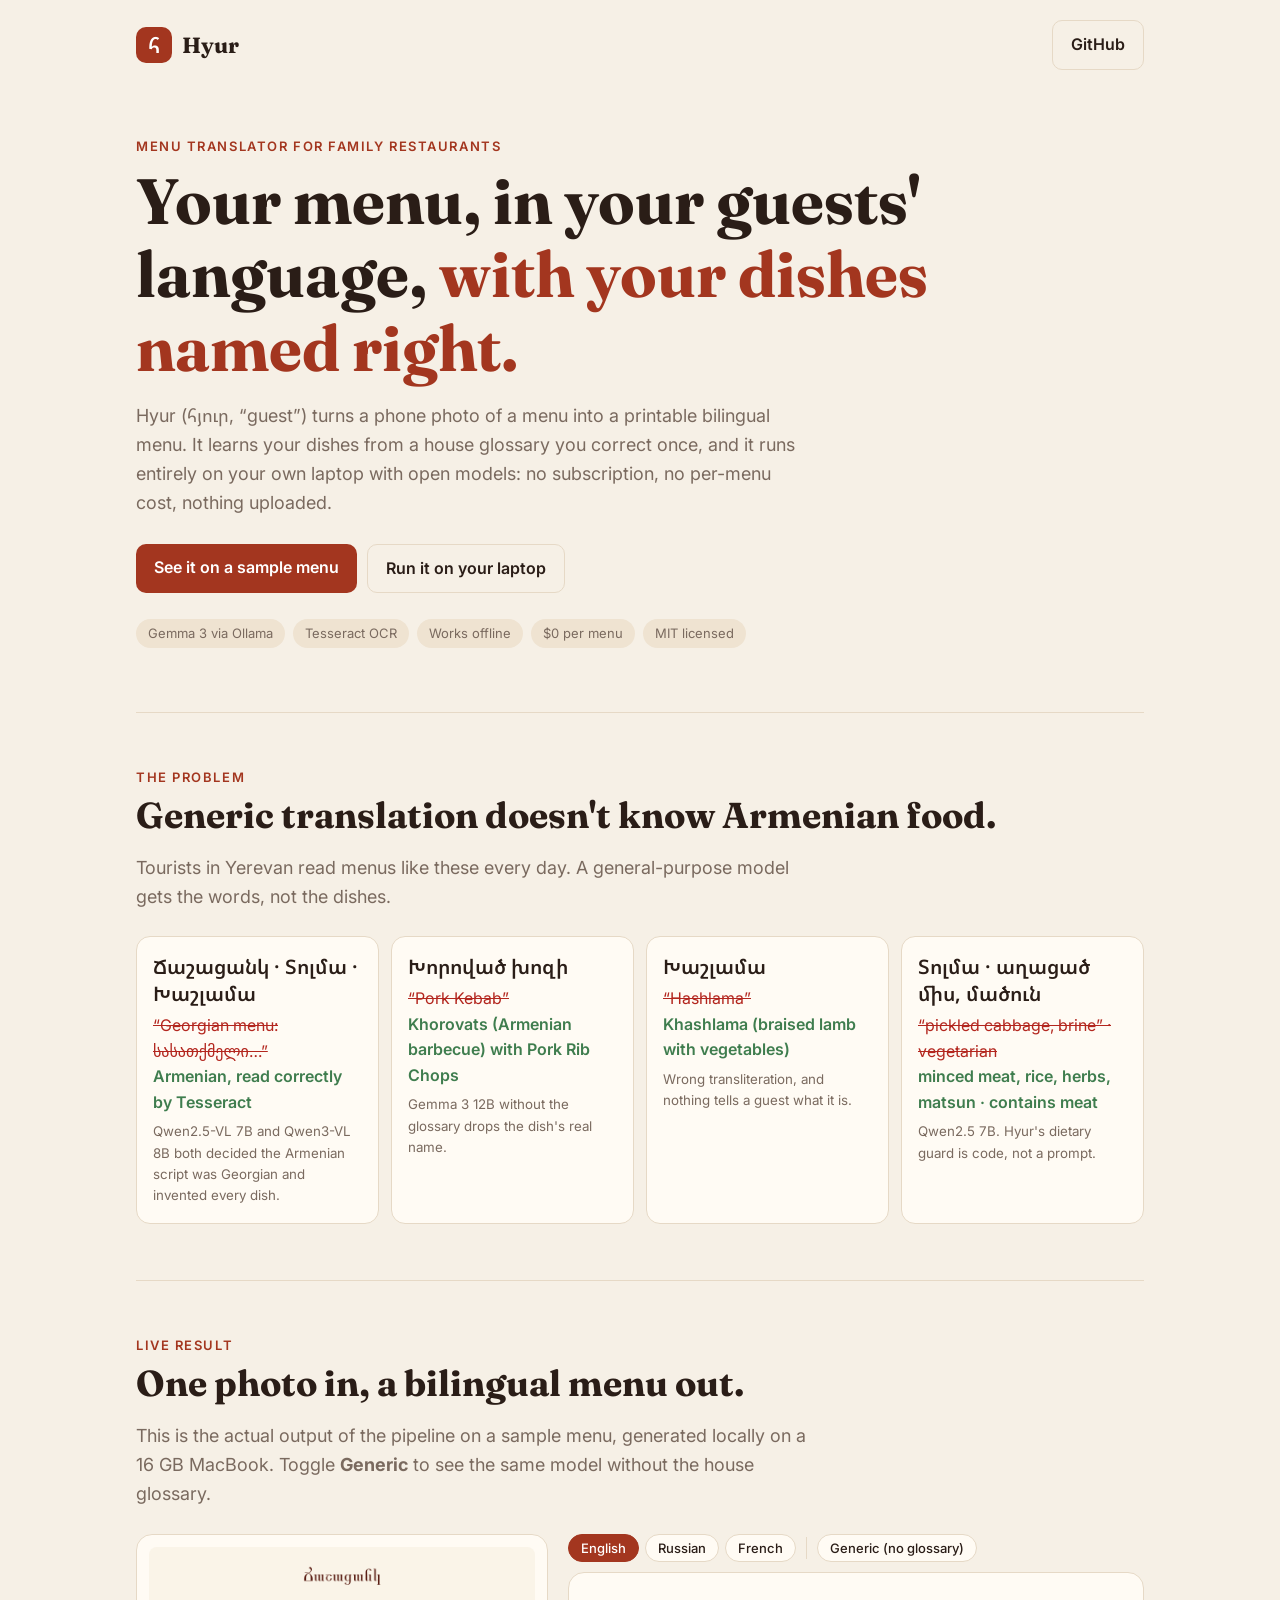
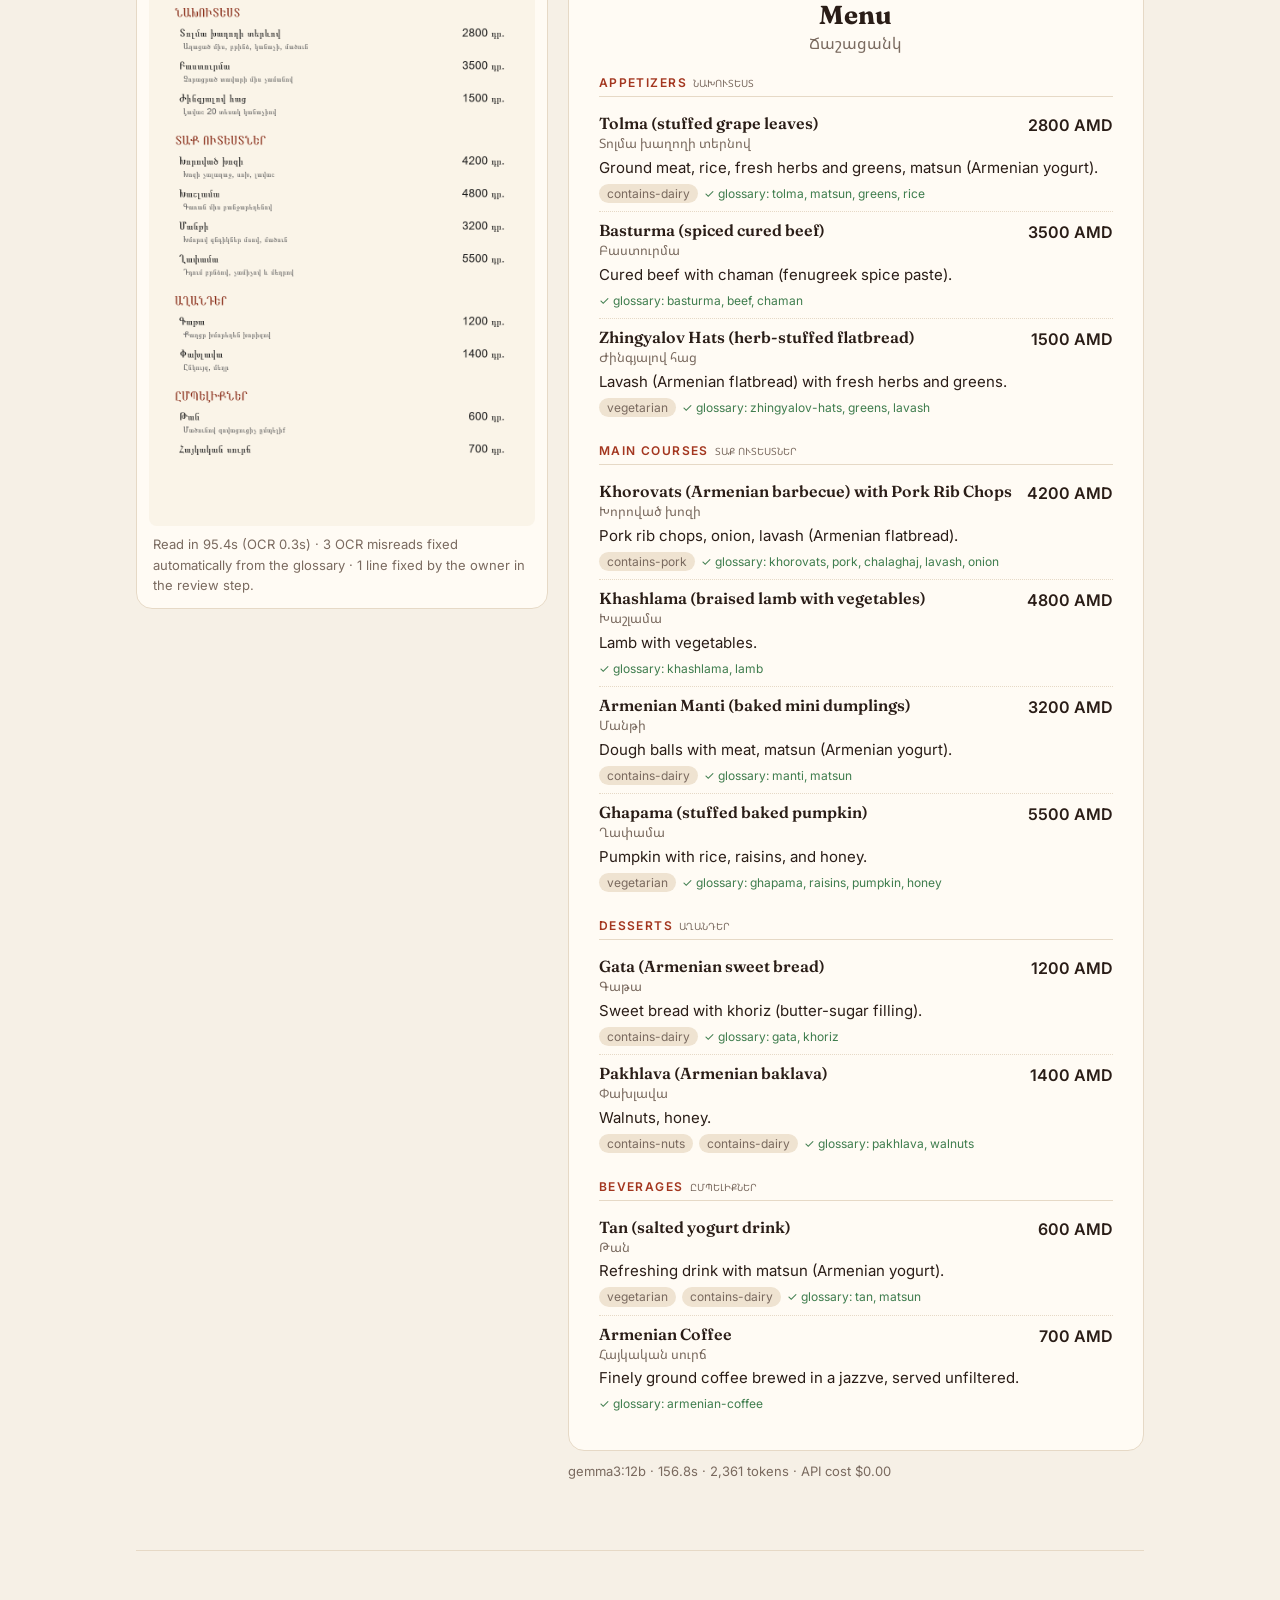
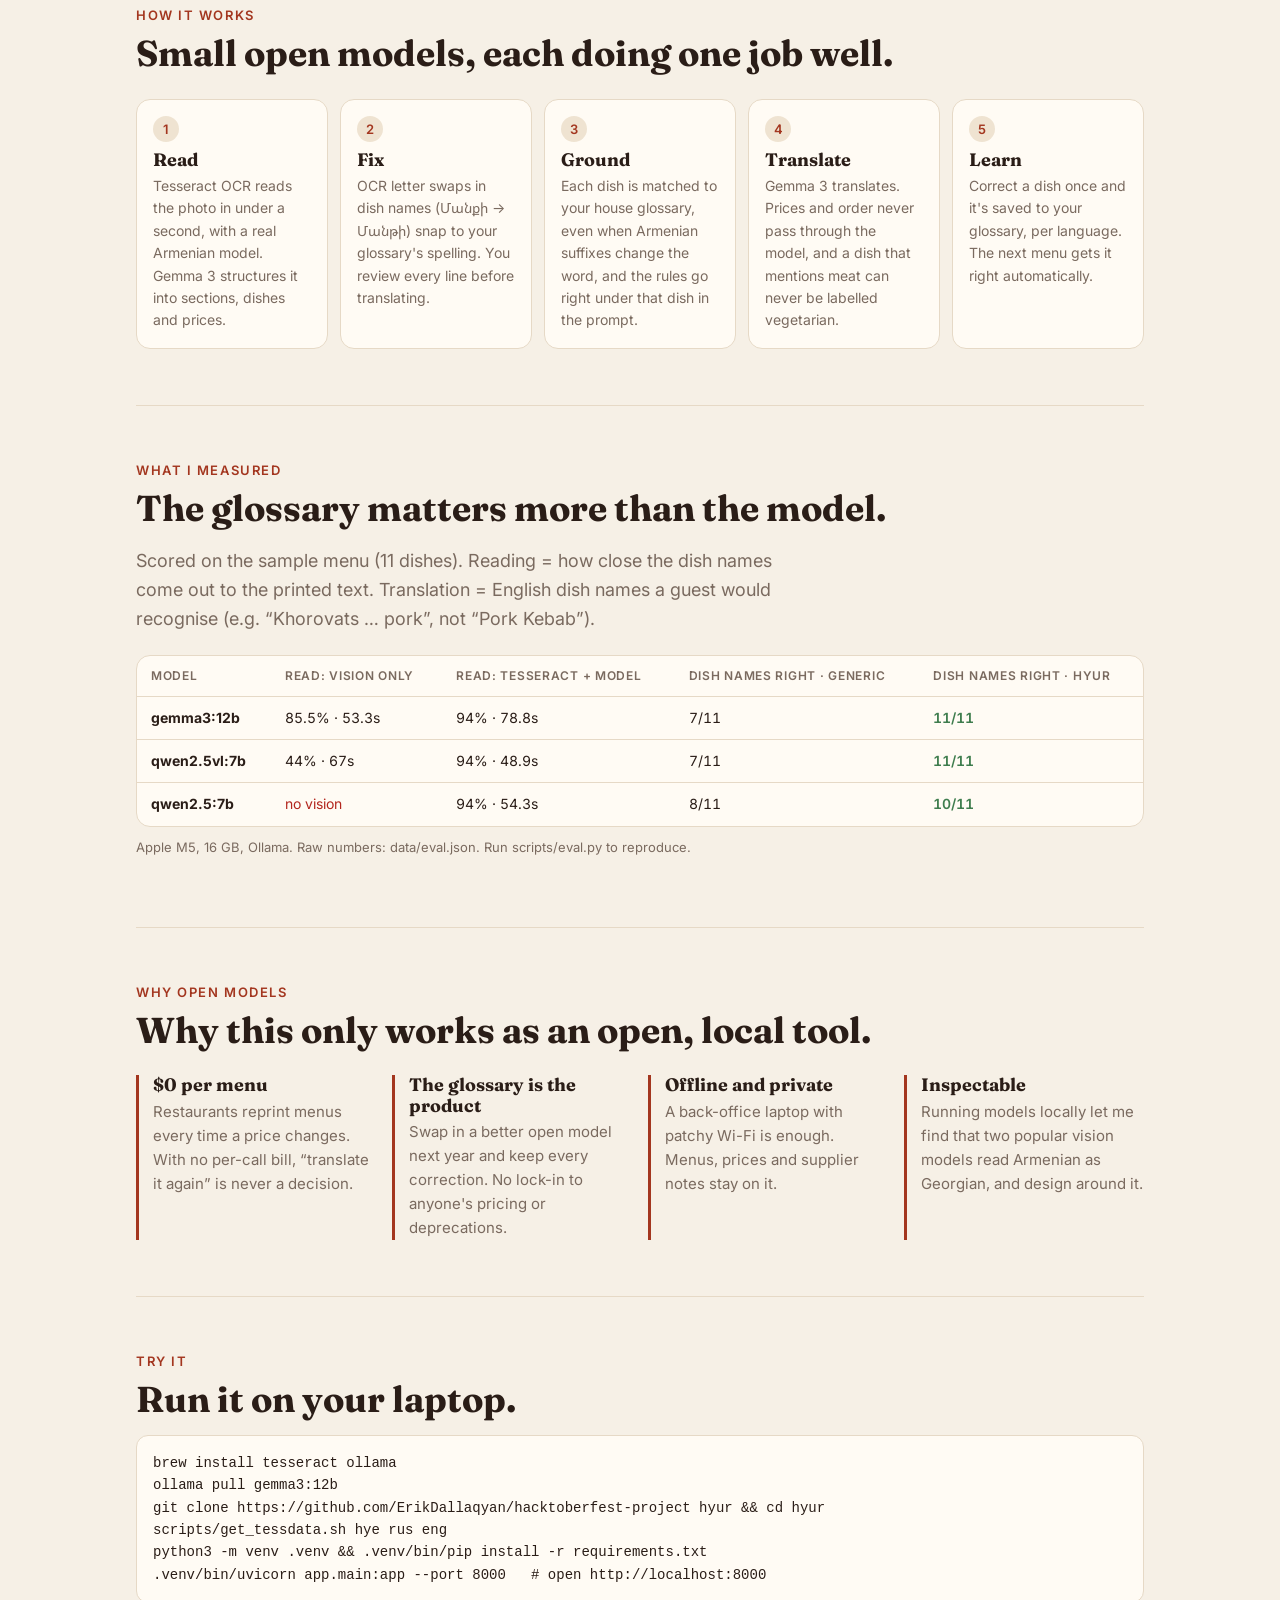
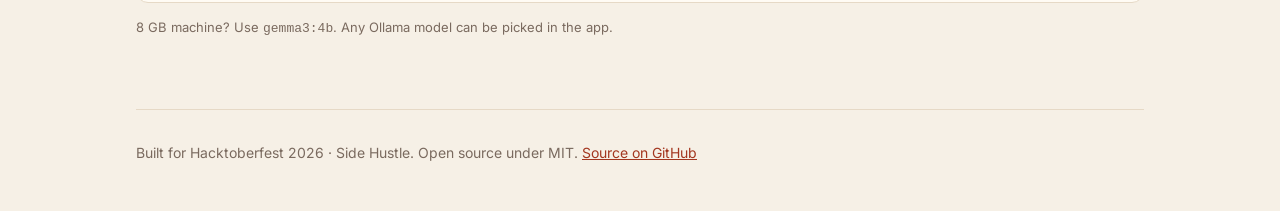
==== site/index.html @ 1e77f99d "Build Hyur: local menu translator with house glossaries Photo of a menu -> Tesseract OCR (Armenian) " ====
<!doctype html>
<html lang="en">
<head>
  <meta charset="utf-8">
  <meta name="viewport" content="width=device-width, initial-scale=1">
  <title>Hyur — Menu Translator</title>
  <meta name="description" content="Menu translation that knows your dishes. Runs on a restaurant's own laptop with open-weight models.">
  <link rel="preconnect" href="https://fonts.googleapis.com">
  <link href="https://fonts.googleapis.com/css2?family=Fraunces:opsz,wght@9..144,500;9..144,700&family=Inter:wght@400;500;600&family=Noto+Sans+Armenian:wght@400;600&display=swap" rel="stylesheet">
  <style>
    :root {
      --bg: #f6f0e6; --paper: #fffbf4; --ink: #2a1d17; --muted: #7a6a5f; --line: #e6d9c6;
      --accent: #a3361f; --accent-ink: #fff; --ok: #3f7d4e; --bad: #b3261e; --chip: #efe3d1;
      --serif: "Fraunces", Georgia, "Noto Sans Armenian", serif;
      --sans: "Inter", "Noto Sans Armenian", system-ui, sans-serif;
    }
    @media (prefers-color-scheme: dark) {
      :root:not([data-theme="light"]) {
        --bg: #1b1512; --paper: #251d19; --ink: #f1e7da; --muted: #b3a291; --line: #3d322b;
        --accent: #e0714f; --accent-ink: #1b1512; --ok: #7cc28d; --bad: #f2867c; --chip: #33281f;
      }
    }
    * { box-sizing: border-box; }
    body { margin: 0; background: var(--bg); color: var(--ink); font: 16px/1.6 var(--sans); }
    a { color: var(--accent); }
    .wrap { max-width: 1040px; margin: 0 auto; padding: 0 16px; }
    h1, h2, h3 { font-family: var(--serif); line-height: 1.15; margin: 0; }
    section { padding: 56px 0; border-top: 1px solid var(--line); }
    .eyebrow { color: var(--accent); font: 600 13px var(--sans); letter-spacing: .12em; text-transform: uppercase; margin-bottom: 10px; }
    h2 { font-size: clamp(26px, 4vw, 36px); margin-bottom: 14px; }
    .lead { color: var(--muted); max-width: 680px; font-size: 18px; }

    nav { display: flex; justify-content: space-between; align-items: center; padding: 20px 0; }
    .brand { display: flex; gap: 10px; align-items: center; font: 700 22px var(--serif); text-decoration: none; color: var(--ink); }
    .logo { width: 36px; height: 36px; border-radius: 10px; background: var(--accent); color: var(--accent-ink);
      display: grid; place-items: center; font: 600 21px "Noto Sans Armenian", sans-serif; }
    .btn { display: inline-block; padding: 11px 18px; border-radius: 10px; background: var(--accent); color: var(--accent-ink);
      text-decoration: none; font-weight: 600; }
    .btn.ghost { background: transparent; color: var(--ink); border: 1px solid var(--line); }

    .hero { padding: 48px 0 64px; border-top: none; }
    .hero h1 { font-size: clamp(36px, 6.5vw, 64px); max-width: 820px; }
    .hero h1 em { color: var(--accent); font-style: normal; }
    .hero .lead { margin: 18px 0 26px; }
    .hero .row { display: flex; gap: 10px; flex-wrap: wrap; }
    .pills { display: flex; gap: 8px; flex-wrap: wrap; margin-top: 26px; }
    .pill { background: var(--chip); border-radius: 999px; padding: 4px 12px; font-size: 13px; color: var(--muted); }

    .fails { display: grid; grid-template-columns: repeat(auto-fit, minmax(230px, 1fr)); gap: 12px; margin-top: 24px; }
    .fail { background: var(--paper); border: 1px solid var(--line); border-radius: 14px; padding: 16px; }
    .fail .src { font: 600 20px "Noto Sans Armenian", var(--serif); }
    .fail .bad { color: var(--bad); text-decoration: line-through; margin-top: 6px; }
    .fail .good { color: var(--ok); font-weight: 600; }
    .fail small { color: var(--muted); display: block; margin-top: 6px; }

    .demo { display: grid; grid-template-columns: minmax(0, 5fr) minmax(0, 7fr); gap: 20px; margin-top: 26px; align-items: start; }
    @media (max-width: 820px) { .demo { grid-template-columns: 1fr; } }
    .photo { background: var(--paper); border: 1px solid var(--line); border-radius: 16px; padding: 12px; position: sticky; top: 12px; }
    .photo img { width: 100%; border-radius: 8px; display: block; }
    .photo p { color: var(--muted); font-size: 13px; margin: 8px 4px 0; }
    @media (max-width: 820px) { .photo { position: static; } }
    .toolbar { display: flex; gap: 6px; flex-wrap: wrap; margin-bottom: 10px; align-items: center; }
    .chip { border: 1px solid var(--line); background: var(--paper); border-radius: 999px; padding: 5px 12px; font: 500 13px var(--sans);
      cursor: pointer; color: var(--ink); }
    .chip.on { background: var(--accent); border-color: var(--accent); color: var(--accent-ink); }
    .chip.generic.on { background: var(--muted); border-color: var(--muted); }
    .sep { width: 1px; height: 22px; background: var(--line); margin: 0 4px; }
    .sheet { background: var(--paper); border: 1px solid var(--line); border-radius: 16px; padding: 28px 30px; }
    @media (max-width: 600px) { .sheet { padding: 20px 16px; } }
    .sheet h3 { text-align: center; font-size: 26px; }
    .sheet .sub { text-align: center; color: var(--muted); margin-bottom: 18px; font-family: "Noto Sans Armenian", var(--sans); }
    .sec h4 { font: 600 12px var(--sans); letter-spacing: .12em; text-transform: uppercase; color: var(--accent);
      border-bottom: 1px solid var(--line); padding-bottom: 6px; margin: 18px 0 8px; }
    .sec h4 small { color: var(--muted); letter-spacing: 0; text-transform: none; font-weight: 400; margin-left: 6px; }
    .dish { padding: 8px 0; }
    .dish + .dish { border-top: 1px dotted var(--line); }
    .dh { display: flex; justify-content: space-between; gap: 12px; }
    .dn { font: 600 16px var(--serif); }
    .ds { color: var(--muted); font-size: 13px; font-family: "Noto Sans Armenian", var(--sans); }
    .dp { font-weight: 600; white-space: nowrap; }
    .dd { font-size: 15px; margin-top: 2px; }
    .dm { display: flex; gap: 6px; flex-wrap: wrap; margin-top: 4px; font-size: 12px; }
    .tag { background: var(--chip); border-radius: 999px; padding: 0 8px; color: var(--muted); }
    .tag.g { color: var(--ok); background: transparent; padding: 0; }
    .tag.warn { color: var(--bad); background: transparent; padding: 0; }
    .note { color: var(--muted); font-size: 13px; margin-top: 10px; }

    .steps { display: grid; grid-template-columns: repeat(auto-fit, minmax(190px, 1fr)); gap: 12px; margin-top: 24px; counter-reset: s; }
    .step { background: var(--paper); border: 1px solid var(--line); border-radius: 14px; padding: 16px; }
    .step::before { counter-increment: s; content: counter(s); display: inline-grid; place-items: center; width: 26px; height: 26px;
      border-radius: 50%; background: var(--chip); color: var(--accent); font-weight: 600; font-size: 13px; margin-bottom: 8px; }
    .step h3 { font-size: 18px; margin-bottom: 4px; }
    .step p { margin: 0; color: var(--muted); font-size: 14px; }

    .tablewrap { overflow-x: auto; margin-top: 22px; border: 1px solid var(--line); border-radius: 14px; background: var(--paper); }
    table { border-collapse: collapse; width: 100%; font-size: 14px; min-width: 640px; }
    th, td { padding: 10px 14px; text-align: left; border-bottom: 1px solid var(--line); }
    th { font-weight: 600; color: var(--muted); font-size: 12px; text-transform: uppercase; letter-spacing: .06em; }
    tr:last-child td { border-bottom: none; }
    td.num { font-variant-numeric: tabular-nums; }
    .best { color: var(--ok); font-weight: 600; }
    .worst { color: var(--bad); }

    .why { display: grid; grid-template-columns: repeat(auto-fit, minmax(230px, 1fr)); gap: 16px; margin-top: 24px; }
    .why div { border-left: 3px solid var(--accent); padding-left: 14px; }
    .why h3 { font-size: 18px; margin-bottom: 4px; }
    .why p { margin: 0; color: var(--muted); font-size: 15px; }

    pre { background: var(--paper); border: 1px solid var(--line); border-radius: 12px; padding: 16px; overflow-x: auto; font-size: 14px; }
    footer { padding: 32px 0 48px; color: var(--muted); font-size: 14px; border-top: 1px solid var(--line); }
  </style>
</head>
<body>
  <div class="wrap">
    <nav>
      <a class="brand" href="#"><span class="logo">հ</span>Hyur</a>
      <a class="btn ghost" href="https://github.com/ErikDallaqyan/hacktoberfest-project">GitHub</a>
    </nav>

    <header class="hero">
      <div class="eyebrow">Menu translator for family restaurants</div>
      <h1>Your menu, in your guests' language, <em>with your dishes named right.</em></h1>
      <p class="lead">Hyur (հյուր, “guest”) turns a phone photo of a menu into a printable bilingual menu.
        It learns your dishes from a house glossary you correct once, and it runs entirely on your own laptop with open models:
        no subscription, no per-menu cost, nothing uploaded.</p>
      <div class="row">
        <a class="btn" href="#demo">See it on a sample menu</a>
        <a class="btn ghost" href="#run">Run it on your laptop</a>
      </div>
      <div class="pills">
        <span class="pill">Gemma 3 via Ollama</span><span class="pill">Tesseract OCR</span>
        <span class="pill">Works offline</span><span class="pill">$0 per menu</span><span class="pill">MIT licensed</span>
      </div>
    </header>

    <section>
      <div class="eyebrow">The problem</div>
      <h2>Generic translation doesn't know Armenian food.</h2>
      <p class="lead">Tourists in Yerevan read menus like these every day. A general-purpose model gets the words, not the dishes.</p>
      <div class="fails">
        <div class="fail"><div class="src">Ճաշացանկ · Տոլմա · Խաշլամա</div><div class="bad">“Georgian menu: სასათქმელი…”</div>
          <div class="good">Armenian, read correctly by Tesseract</div><small>Qwen2.5-VL 7B and Qwen3-VL 8B both decided the Armenian script was Georgian and invented every dish.</small></div>
        <div class="fail"><div class="src">Խորոված խոզի</div><div class="bad">“Pork Kebab”</div>
          <div class="good">Khorovats (Armenian barbecue) with Pork Rib Chops</div><small>Gemma 3 12B without the glossary drops the dish's real name.</small></div>
        <div class="fail"><div class="src">Խաշլամա</div><div class="bad">“Hashlama”</div>
          <div class="good">Khashlama (braised lamb with vegetables)</div><small>Wrong transliteration, and nothing tells a guest what it is.</small></div>
        <div class="fail"><div class="src">Տոլմա · աղացած միս, մածուն</div><div class="bad">“pickled cabbage, brine” · vegetarian</div>
          <div class="good">minced meat, rice, herbs, matsun · contains meat</div><small>Qwen2.5 7B. Hyur's dietary guard is code, not a prompt.</small></div>
      </div>
    </section>

    <section id="demo">
      <div class="eyebrow">Live result</div>
      <h2>One photo in, a bilingual menu out.</h2>
      <p class="lead">This is the actual output of the pipeline on a sample menu, generated locally on a 16 GB MacBook.
        Toggle <b>Generic</b> to see the same model without the house glossary.</p>
      <div class="demo">
        <div class="photo">
          <img src="img/sample_menu_hy.png" alt="Sample Armenian-language restaurant menu">
          <p id="readNote">Sample menu (Armenian).</p>
        </div>
        <div>
          <div class="toolbar" id="langs"></div>
          <article class="sheet" id="sheet"><p class="note">Loading…</p></article>
          <p class="note" id="sheetNote"></p>
        </div>
      </div>
    </section>

    <section>
      <div class="eyebrow">How it works</div>
      <h2>Small open models, each doing one job well.</h2>
      <div class="steps">
        <div class="step"><h3>Read</h3><p>Tesseract OCR reads the photo in under a second, with a real Armenian model. Gemma 3 structures it into sections, dishes and prices.</p></div>
        <div class="step"><h3>Fix</h3><p>OCR letter swaps in dish names (Մանքի → Մանթի) snap to your glossary's spelling. You review every line before translating.</p></div>
        <div class="step"><h3>Ground</h3><p>Each dish is matched to your house glossary, even when Armenian suffixes change the word, and the rules go right under that dish in the prompt.</p></div>
        <div class="step"><h3>Translate</h3><p>Gemma 3 translates. Prices and order never pass through the model, and a dish that mentions meat can never be labelled vegetarian.</p></div>
        <div class="step"><h3>Learn</h3><p>Correct a dish once and it's saved to your glossary, per language. The next menu gets it right automatically.</p></div>
      </div>
    </section>

    <section>
      <div class="eyebrow">What I measured</div>
      <h2>The glossary matters more than the model.</h2>
      <p class="lead">Scored on the sample menu (11 dishes). Reading = how close the dish names come out to the printed text.
        Translation = English dish names a guest would recognise (e.g. “Khorovats … pork”, not “Pork Kebab”).</p>
      <div class="tablewrap"><table id="evalTable"><tbody><tr><td>Loading…</td></tr></tbody></table></div>
      <p class="note" id="evalNote"></p>
    </section>

    <section>
      <div class="eyebrow">Why open models</div>
      <h2>Why this only works as an open, local tool.</h2>
      <div class="why">
        <div><h3>$0 per menu</h3><p>Restaurants reprint menus every time a price changes. With no per-call bill, “translate it again” is never a decision.</p></div>
        <div><h3>The glossary is the product</h3><p>Swap in a better open model next year and keep every correction. No lock-in to anyone's pricing or deprecations.</p></div>
        <div><h3>Offline and private</h3><p>A back-office laptop with patchy Wi-Fi is enough. Menus, prices and supplier notes stay on it.</p></div>
        <div><h3>Inspectable</h3><p>Running models locally let me find that two popular vision models read Armenian as Georgian, and design around it.</p></div>
      </div>
    </section>

    <section id="run">
      <div class="eyebrow">Try it</div>
      <h2>Run it on your laptop.</h2>
      <pre>brew install tesseract ollama
ollama pull gemma3:12b
git clone https://github.com/ErikDallaqyan/hacktoberfest-project hyur && cd hyur
scripts/get_tessdata.sh hye rus eng
python3 -m venv .venv && .venv/bin/pip install -r requirements.txt
.venv/bin/uvicorn app.main:app --port 8000   # open http://localhost:8000</pre>
      <p class="note">8 GB machine? Use <code>gemma3:4b</code>. Any Ollama model can be picked in the app.</p>
    </section>

    <footer>
      Built for Hacktoberfest 2026 · Side Hustle. Open source under MIT.
      <a href="https://github.com/ErikDallaqyan/hacktoberfest-project">Source on GitHub</a>
    </footer>
  </div>

  <script>
    const LANG = { en: "English", ru: "Russian", fr: "French" };
    const esc = s => String(s ?? "").replace(/[&<>"']/g, c => ({ "&": "&amp;", "<": "&lt;", ">": "&gt;", '"': "&quot;", "'": "&#39;" }[c]));
    let data, view = "en";

    function render() {
      const generic = view === "generic";
      const t = generic ? data.generic.en : data.translations[view];
      document.querySelectorAll("#langs .chip").forEach(b => b.classList.toggle("on", b.dataset.v === view));
      const cur = t.currency ? ` ${esc(t.currency)}` : "";
      document.getElementById("sheet").innerHTML = `
        <h3>${esc(t.title)}</h3><div class="sub">${esc(t.source_title)}</div>
        ${t.sections.map(s => `
          <div class="sec"><h4>${esc(s.name)}<small>${esc(s.source_name)}</small></h4>
          ${s.items.map(it => `
            <div class="dish">
              <div class="dh"><div><div class="dn">${esc(it.name)}</div><div class="ds">${esc(it.source_name)}</div></div>
              <div class="dp">${esc(it.price)}${cur}</div></div>
              <div class="dd">${esc(it.description)}</div>
              <div class="dm">${it.dietary.map(d => `<span class="tag">${esc(d)}</span>`).join("")}
                ${!generic && it.glossary_hits.length ? `<span class="tag g">✓ glossary: ${esc(it.glossary_hits.join(", "))}</span>` : ""}</div>
            </div>`).join("")}
          </div>`).join("")}`;
      const st = generic ? null : data.stats[view];
      document.getElementById("sheetNote").textContent = generic
        ? "Same model, same menu, no house glossary and no dietary guard."
        : `${data.model} · ${st.seconds}s · ${(st.prompt_tokens + st.output_tokens).toLocaleString()} tokens · API cost $0.00`;
    }

    function renderEval(ev) {
      const rows = Object.entries(ev);
      const cell = (o, k) => o && !o.error ? esc(o[k]) : "—";
      document.querySelector("#evalTable").innerHTML = `
        <thead><tr><th>Model</th><th>Read: vision only</th><th>Read: Tesseract + model</th>
          <th>Dish names right · generic</th><th>Dish names right · Hyur</th></tr></thead>
        <tbody>${rows.map(([m, r]) => `<tr>
          <td><b>${esc(m)}</b></td>
          <td class="num">${r.read_vision?.error ? '<span class="worst">no vision</span>' : `${cell(r.read_vision, "name_accuracy")}% · ${cell(r.read_vision, "seconds")}s`}</td>
          <td class="num">${cell(r.read_ocr, "name_accuracy")}% · ${cell(r.read_ocr, "seconds")}s</td>
          <td class="num">${cell(r.generic, "names_right")}</td>
          <td class="num best">${cell(r.hyur, "names_right")}</td>
        </tr>`).join("")}</tbody>`;
      document.getElementById("evalNote").textContent =
        "Apple M5, 16 GB, Ollama. Raw numbers: data/eval.json. Run scripts/eval.py to reproduce.";
    }

    fetch("data/sample.json").then(r => r.json()).then(d => {
      data = d;
      const bar = document.getElementById("langs");
      bar.innerHTML = Object.keys(d.translations).map(l => `<button class="chip" data-v="${l}">${LANG[l] || l}</button>`).join("")
        + `<span class="sep"></span><button class="chip generic" data-v="generic">Generic (no glossary)</button>`;
      bar.addEventListener("click", e => { const b = e.target.closest(".chip"); if (b) { view = b.dataset.v; render(); } });
      const fixes = d.menu.sections.flatMap(s => s.items).filter(i => i.ocr_name).length;
      const owner = (d.review_fixes || []).length;
      document.getElementById("readNote").textContent =
        `Read in ${d.read.seconds}s (OCR ${d.read.ocr_seconds ?? "–"}s) · ${fixes} OCR misread${fixes === 1 ? "" : "s"} fixed automatically from the glossary` +
        (owner ? ` · ${owner} line fixed by the owner in the review step` : "") + ".";
      render();
    }).catch(() => document.getElementById("sheet").innerHTML = '<p class="note">Sample data not built yet.</p>');
    fetch("data/eval.json").then(r => r.json()).then(renderEval).catch(() => {});
  </script>
</body>
</html>
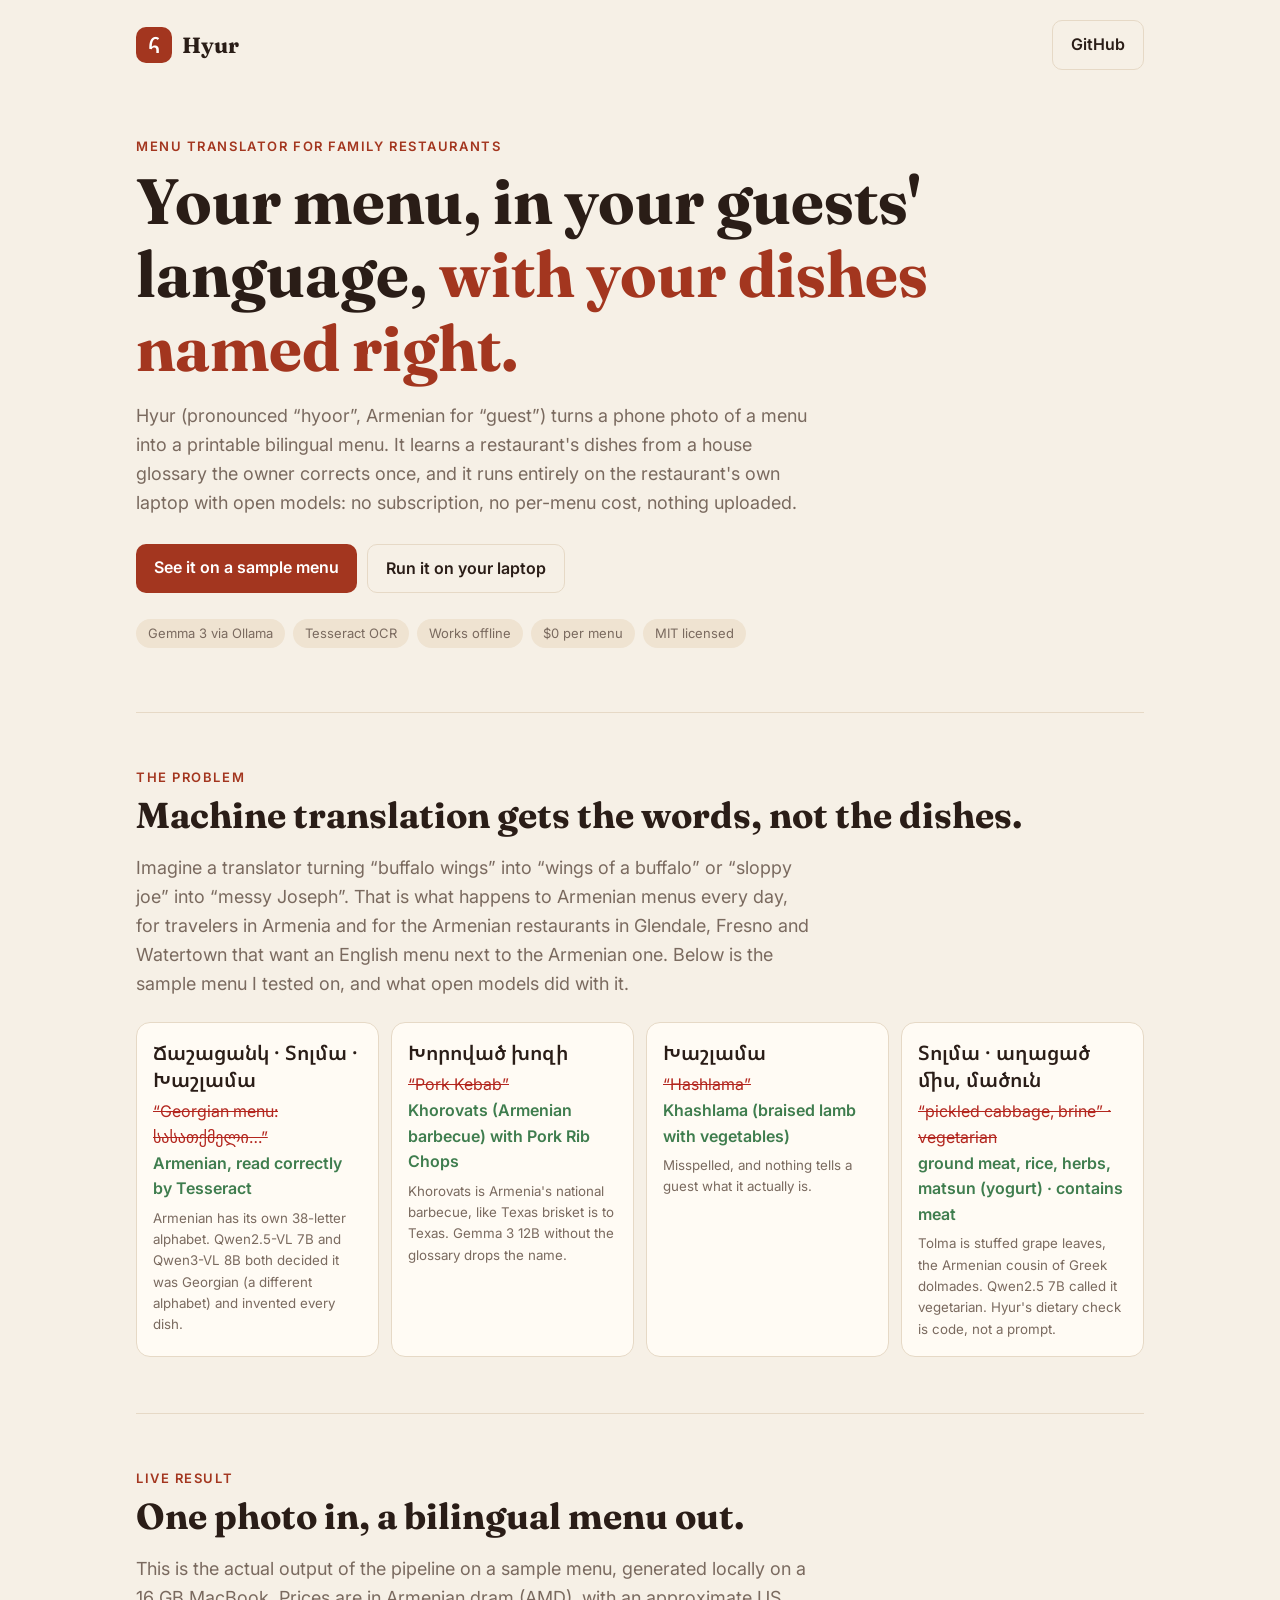
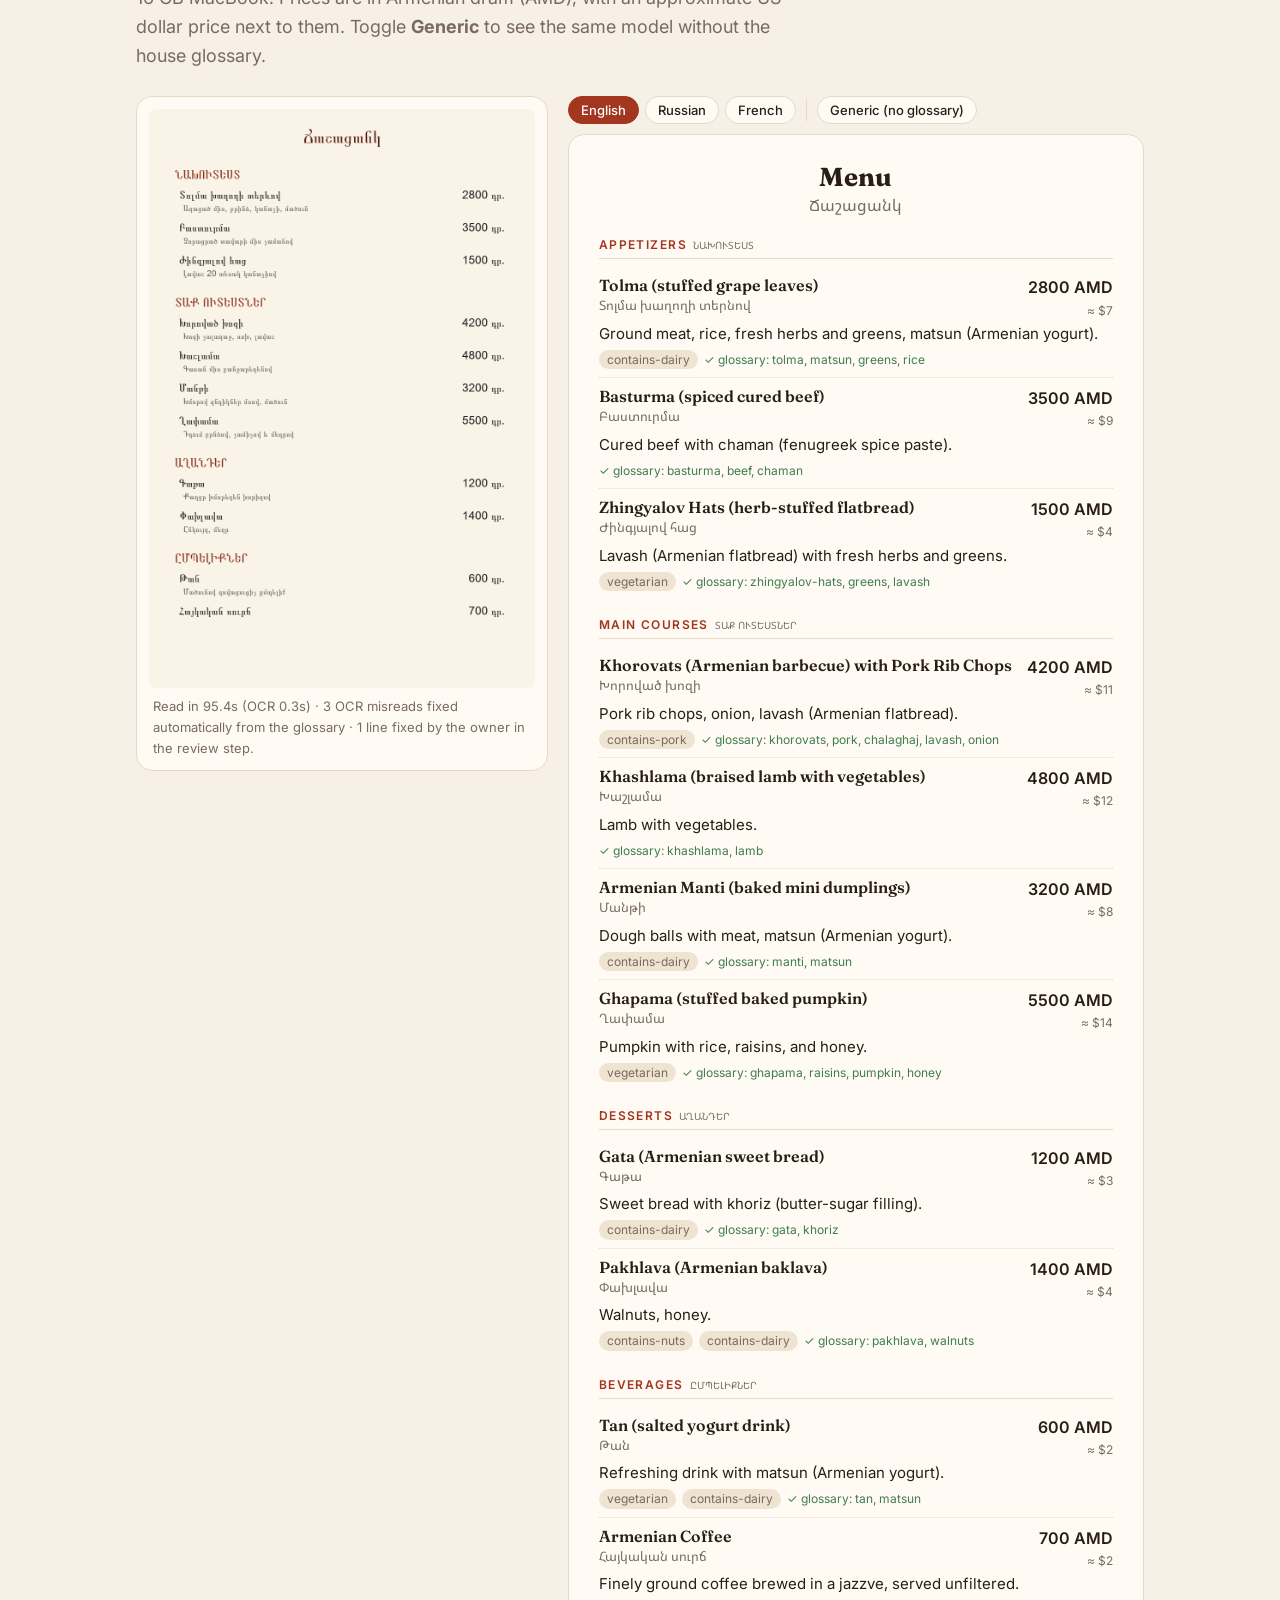
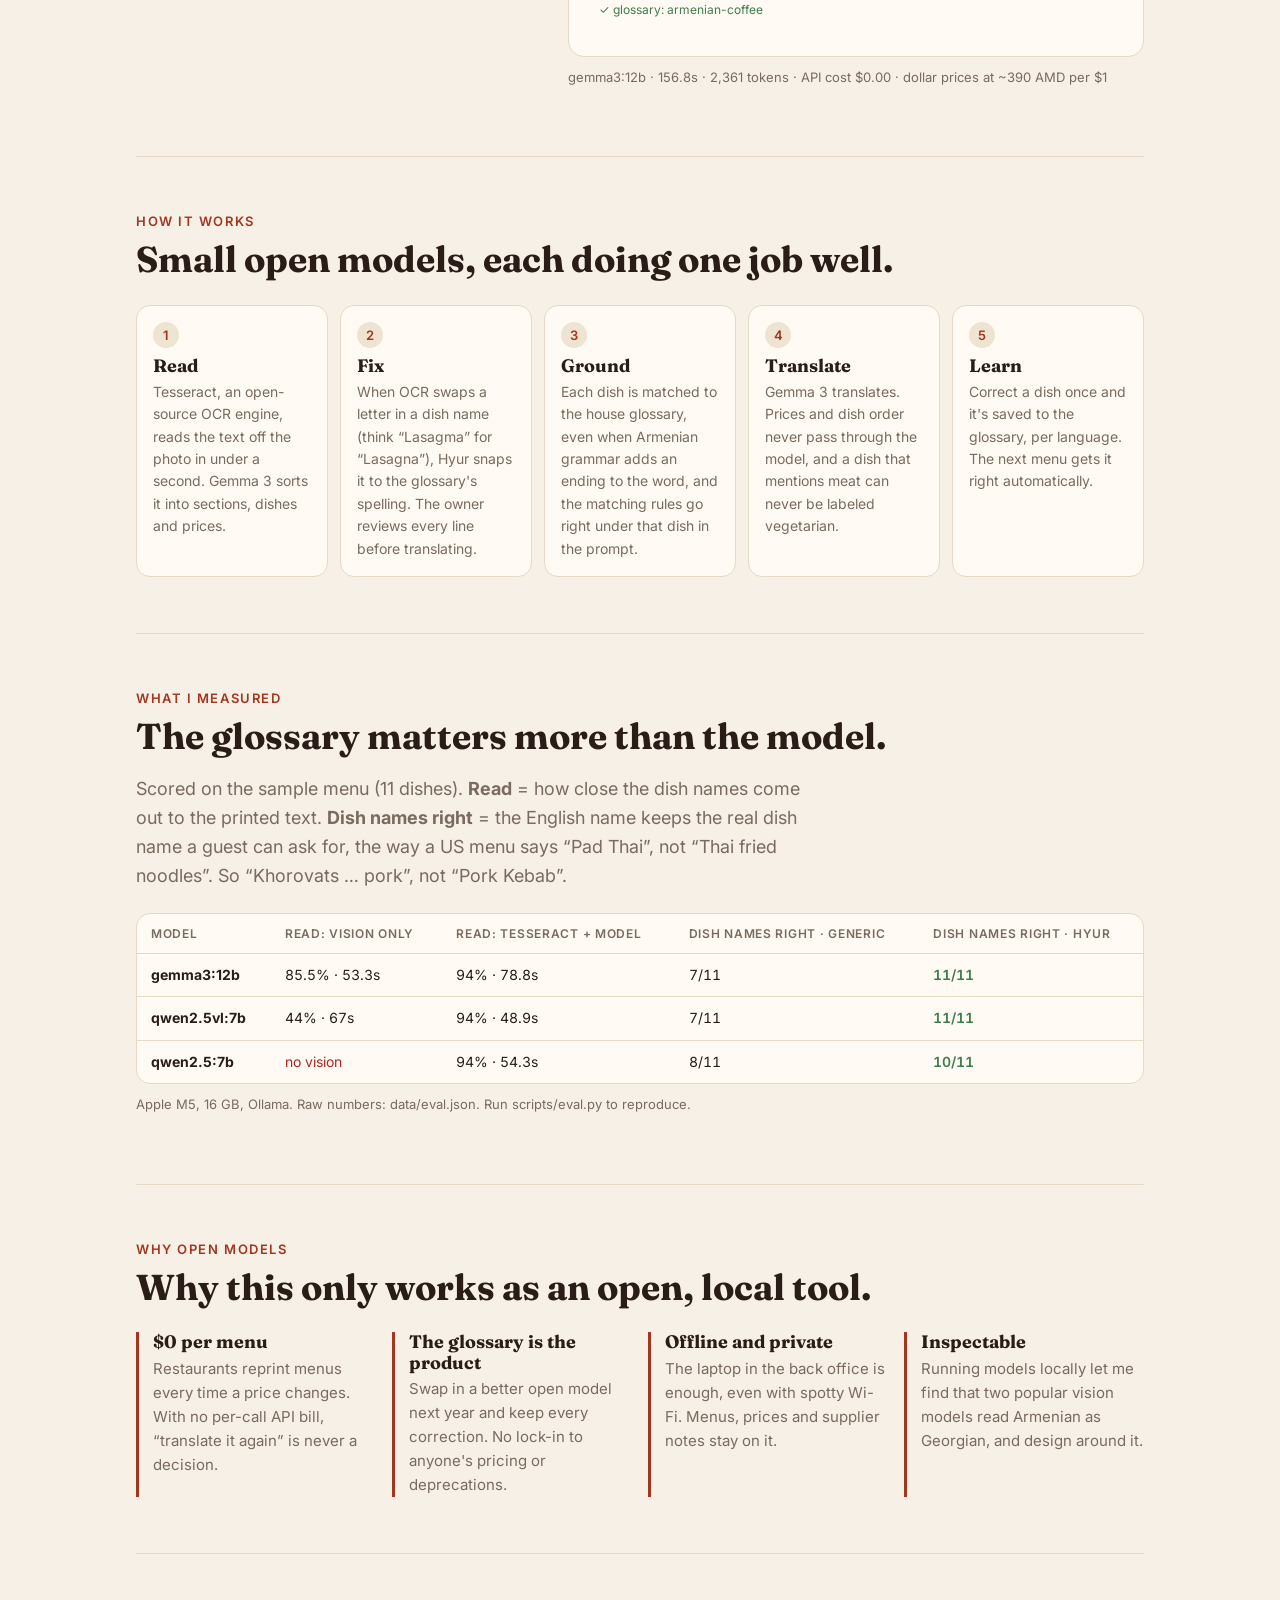
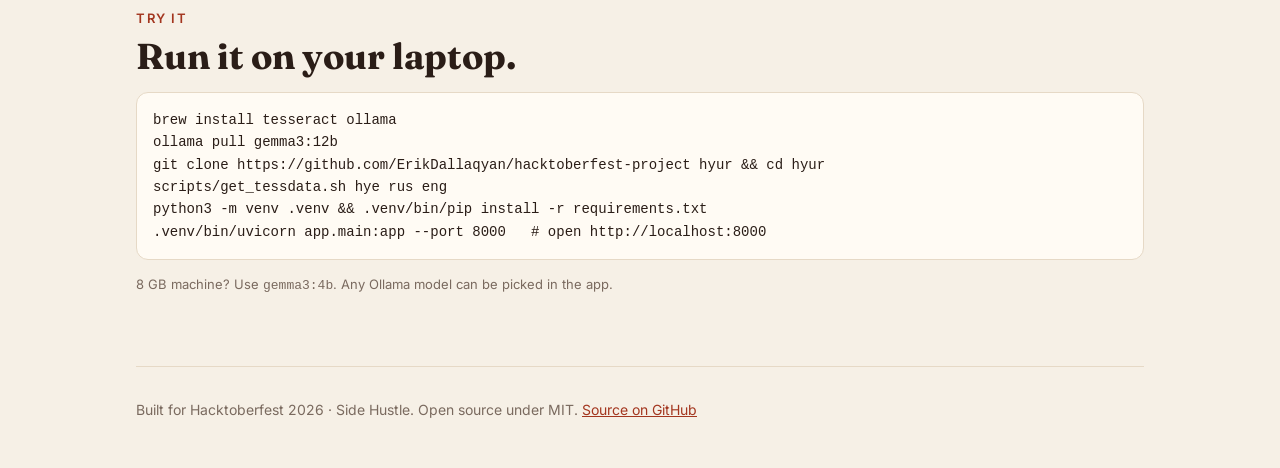
==== commit b2ee346f: "Rewrite site and DEV post copy for US readers Explain Armenian dishes with familiar comparisons, nam" ====
--- a/site/index.html
+++ b/site/index.html
@@ -77,7 +77,8 @@
     .dh { display: flex; justify-content: space-between; gap: 12px; }
     .dn { font: 600 16px var(--serif); }
     .ds { color: var(--muted); font-size: 13px; font-family: "Noto Sans Armenian", var(--sans); }
-    .dp { font-weight: 600; white-space: nowrap; }
+    .dp { font-weight: 600; white-space: nowrap; text-align: right; }
+    .dp .usd { display: block; color: var(--muted); font-weight: 400; font-size: 12px; }
     .dd { font-size: 15px; margin-top: 2px; }
     .dm { display: flex; gap: 6px; flex-wrap: wrap; margin-top: 4px; font-size: 12px; }
     .tag { background: var(--chip); border-radius: 999px; padding: 0 8px; color: var(--muted); }
@@ -120,9 +121,9 @@
     <header class="hero">
       <div class="eyebrow">Menu translator for family restaurants</div>
       <h1>Your menu, in your guests' language, <em>with your dishes named right.</em></h1>
-      <p class="lead">Hyur (հյուր, “guest”) turns a phone photo of a menu into a printable bilingual menu.
-        It learns your dishes from a house glossary you correct once, and it runs entirely on your own laptop with open models:
-        no subscription, no per-menu cost, nothing uploaded.</p>
+      <p class="lead">Hyur (pronounced “hyoor”, Armenian for “guest”) turns a phone photo of a menu into a printable
+        bilingual menu. It learns a restaurant's dishes from a house glossary the owner corrects once, and it runs entirely
+        on the restaurant's own laptop with open models: no subscription, no per-menu cost, nothing uploaded.</p>
       <div class="row">
         <a class="btn" href="#demo">See it on a sample menu</a>
         <a class="btn ghost" href="#run">Run it on your laptop</a>
@@ -135,17 +136,20 @@
 
     <section>
       <div class="eyebrow">The problem</div>
-      <h2>Generic translation doesn't know Armenian food.</h2>
-      <p class="lead">Tourists in Yerevan read menus like these every day. A general-purpose model gets the words, not the dishes.</p>
+      <h2>Machine translation gets the words, not the dishes.</h2>
+      <p class="lead">Imagine a translator turning “buffalo wings” into “wings of a buffalo” or “sloppy joe” into “messy Joseph”.
+        That is what happens to Armenian menus every day, for travelers in Armenia and for the Armenian restaurants
+        in Glendale, Fresno and Watertown that want an English menu next to the Armenian one. Below is the sample menu
+        I tested on, and what open models did with it.</p>
       <div class="fails">
         <div class="fail"><div class="src">Ճաշացանկ · Տոլմա · Խաշլամա</div><div class="bad">“Georgian menu: სასათქმელი…”</div>
-          <div class="good">Armenian, read correctly by Tesseract</div><small>Qwen2.5-VL 7B and Qwen3-VL 8B both decided the Armenian script was Georgian and invented every dish.</small></div>
+          <div class="good">Armenian, read correctly by Tesseract</div><small>Armenian has its own 38-letter alphabet. Qwen2.5-VL 7B and Qwen3-VL 8B both decided it was Georgian (a different alphabet) and invented every dish.</small></div>
         <div class="fail"><div class="src">Խորոված խոզի</div><div class="bad">“Pork Kebab”</div>
-          <div class="good">Khorovats (Armenian barbecue) with Pork Rib Chops</div><small>Gemma 3 12B without the glossary drops the dish's real name.</small></div>
+          <div class="good">Khorovats (Armenian barbecue) with Pork Rib Chops</div><small>Khorovats is Armenia's national barbecue, like Texas brisket is to Texas. Gemma 3 12B without the glossary drops the name.</small></div>
         <div class="fail"><div class="src">Խաշլամա</div><div class="bad">“Hashlama”</div>
-          <div class="good">Khashlama (braised lamb with vegetables)</div><small>Wrong transliteration, and nothing tells a guest what it is.</small></div>
+          <div class="good">Khashlama (braised lamb with vegetables)</div><small>Misspelled, and nothing tells a guest what it actually is.</small></div>
         <div class="fail"><div class="src">Տոլմա · աղացած միս, մածուն</div><div class="bad">“pickled cabbage, brine” · vegetarian</div>
-          <div class="good">minced meat, rice, herbs, matsun · contains meat</div><small>Qwen2.5 7B. Hyur's dietary guard is code, not a prompt.</small></div>
+          <div class="good">ground meat, rice, herbs, matsun (yogurt) · contains meat</div><small>Tolma is stuffed grape leaves, the Armenian cousin of Greek dolmades. Qwen2.5 7B called it vegetarian. Hyur's dietary check is code, not a prompt.</small></div>
       </div>
     </section>
 
@@ -153,11 +157,12 @@
       <div class="eyebrow">Live result</div>
       <h2>One photo in, a bilingual menu out.</h2>
       <p class="lead">This is the actual output of the pipeline on a sample menu, generated locally on a 16 GB MacBook.
+        Prices are in Armenian dram (AMD), with an approximate US dollar price next to them.
         Toggle <b>Generic</b> to see the same model without the house glossary.</p>
       <div class="demo">
         <div class="photo">
           <img src="img/sample_menu_hy.png" alt="Sample Armenian-language restaurant menu">
-          <p id="readNote">Sample menu (Armenian).</p>
+          <p id="readNote">Sample menu, written in Armenian.</p>
         </div>
         <div>
           <div class="toolbar" id="langs"></div>
@@ -171,19 +176,20 @@
       <div class="eyebrow">How it works</div>
       <h2>Small open models, each doing one job well.</h2>
       <div class="steps">
-        <div class="step"><h3>Read</h3><p>Tesseract OCR reads the photo in under a second, with a real Armenian model. Gemma 3 structures it into sections, dishes and prices.</p></div>
-        <div class="step"><h3>Fix</h3><p>OCR letter swaps in dish names (Մանքի → Մանթի) snap to your glossary's spelling. You review every line before translating.</p></div>
-        <div class="step"><h3>Ground</h3><p>Each dish is matched to your house glossary, even when Armenian suffixes change the word, and the rules go right under that dish in the prompt.</p></div>
-        <div class="step"><h3>Translate</h3><p>Gemma 3 translates. Prices and order never pass through the model, and a dish that mentions meat can never be labelled vegetarian.</p></div>
-        <div class="step"><h3>Learn</h3><p>Correct a dish once and it's saved to your glossary, per language. The next menu gets it right automatically.</p></div>
+        <div class="step"><h3>Read</h3><p>Tesseract, an open-source OCR engine, reads the text off the photo in under a second. Gemma 3 sorts it into sections, dishes and prices.</p></div>
+        <div class="step"><h3>Fix</h3><p>When OCR swaps a letter in a dish name (think “Lasagma” for “Lasagna”), Hyur snaps it to the glossary's spelling. The owner reviews every line before translating.</p></div>
+        <div class="step"><h3>Ground</h3><p>Each dish is matched to the house glossary, even when Armenian grammar adds an ending to the word, and the matching rules go right under that dish in the prompt.</p></div>
+        <div class="step"><h3>Translate</h3><p>Gemma 3 translates. Prices and dish order never pass through the model, and a dish that mentions meat can never be labeled vegetarian.</p></div>
+        <div class="step"><h3>Learn</h3><p>Correct a dish once and it's saved to the glossary, per language. The next menu gets it right automatically.</p></div>
       </div>
     </section>
 
     <section>
       <div class="eyebrow">What I measured</div>
       <h2>The glossary matters more than the model.</h2>
-      <p class="lead">Scored on the sample menu (11 dishes). Reading = how close the dish names come out to the printed text.
-        Translation = English dish names a guest would recognise (e.g. “Khorovats … pork”, not “Pork Kebab”).</p>
+      <p class="lead">Scored on the sample menu (11 dishes). <b>Read</b> = how close the dish names come out to the printed text.
+        <b>Dish names right</b> = the English name keeps the real dish name a guest can ask for, the way a US menu says
+        “Pad Thai”, not “Thai fried noodles”. So “Khorovats … pork”, not “Pork Kebab”.</p>
       <div class="tablewrap"><table id="evalTable"><tbody><tr><td>Loading…</td></tr></tbody></table></div>
       <p class="note" id="evalNote"></p>
     </section>
@@ -192,9 +198,9 @@
       <div class="eyebrow">Why open models</div>
       <h2>Why this only works as an open, local tool.</h2>
       <div class="why">
-        <div><h3>$0 per menu</h3><p>Restaurants reprint menus every time a price changes. With no per-call bill, “translate it again” is never a decision.</p></div>
+        <div><h3>$0 per menu</h3><p>Restaurants reprint menus every time a price changes. With no per-call API bill, “translate it again” is never a decision.</p></div>
         <div><h3>The glossary is the product</h3><p>Swap in a better open model next year and keep every correction. No lock-in to anyone's pricing or deprecations.</p></div>
-        <div><h3>Offline and private</h3><p>A back-office laptop with patchy Wi-Fi is enough. Menus, prices and supplier notes stay on it.</p></div>
+        <div><h3>Offline and private</h3><p>The laptop in the back office is enough, even with spotty Wi-Fi. Menus, prices and supplier notes stay on it.</p></div>
         <div><h3>Inspectable</h3><p>Running models locally let me find that two popular vision models read Armenian as Georgian, and design around it.</p></div>
       </div>
     </section>
@@ -220,6 +226,7 @@
   <script>
     const LANG = { en: "English", ru: "Russian", fr: "French" };
     const esc = s => String(s ?? "").replace(/[&<>"']/g, c => ({ "&": "&amp;", "<": "&lt;", ">": "&gt;", '"': "&quot;", "'": "&#39;" }[c]));
+    const AMD_PER_USD = 390;  // approximate, for US readers
     let data, view = "en";
 
     function render() {
@@ -227,6 +234,7 @@
       const t = generic ? data.generic.en : data.translations[view];
       document.querySelectorAll("#langs .chip").forEach(b => b.classList.toggle("on", b.dataset.v === view));
       const cur = t.currency ? ` ${esc(t.currency)}` : "";
+      const usd = p => t.currency === "AMD" && /^\d+$/.test(p) ? `<small class="usd">≈ $${Math.max(1, Math.round(p / AMD_PER_USD))}</small>` : "";
       document.getElementById("sheet").innerHTML = `
         <h3>${esc(t.title)}</h3><div class="sub">${esc(t.source_title)}</div>
         ${t.sections.map(s => `
@@ -234,7 +242,7 @@
           ${s.items.map(it => `
             <div class="dish">
               <div class="dh"><div><div class="dn">${esc(it.name)}</div><div class="ds">${esc(it.source_name)}</div></div>
-              <div class="dp">${esc(it.price)}${cur}</div></div>
+              <div class="dp">${esc(it.price)}${cur}${usd(it.price)}</div></div>
               <div class="dd">${esc(it.description)}</div>
               <div class="dm">${it.dietary.map(d => `<span class="tag">${esc(d)}</span>`).join("")}
                 ${!generic && it.glossary_hits.length ? `<span class="tag g">✓ glossary: ${esc(it.glossary_hits.join(", "))}</span>` : ""}</div>
@@ -242,8 +250,8 @@
           </div>`).join("")}`;
       const st = generic ? null : data.stats[view];
       document.getElementById("sheetNote").textContent = generic
-        ? "Same model, same menu, no house glossary and no dietary guard."
-        : `${data.model} · ${st.seconds}s · ${(st.prompt_tokens + st.output_tokens).toLocaleString()} tokens · API cost $0.00`;
+        ? "Same model, same menu, no house glossary and no dietary check."
+        : `${data.model} · ${st.seconds}s · ${(st.prompt_tokens + st.output_tokens).toLocaleString()} tokens · API cost $0.00 · dollar prices at ~${AMD_PER_USD} AMD per $1`;
     }
 
     function renderEval(ev) {
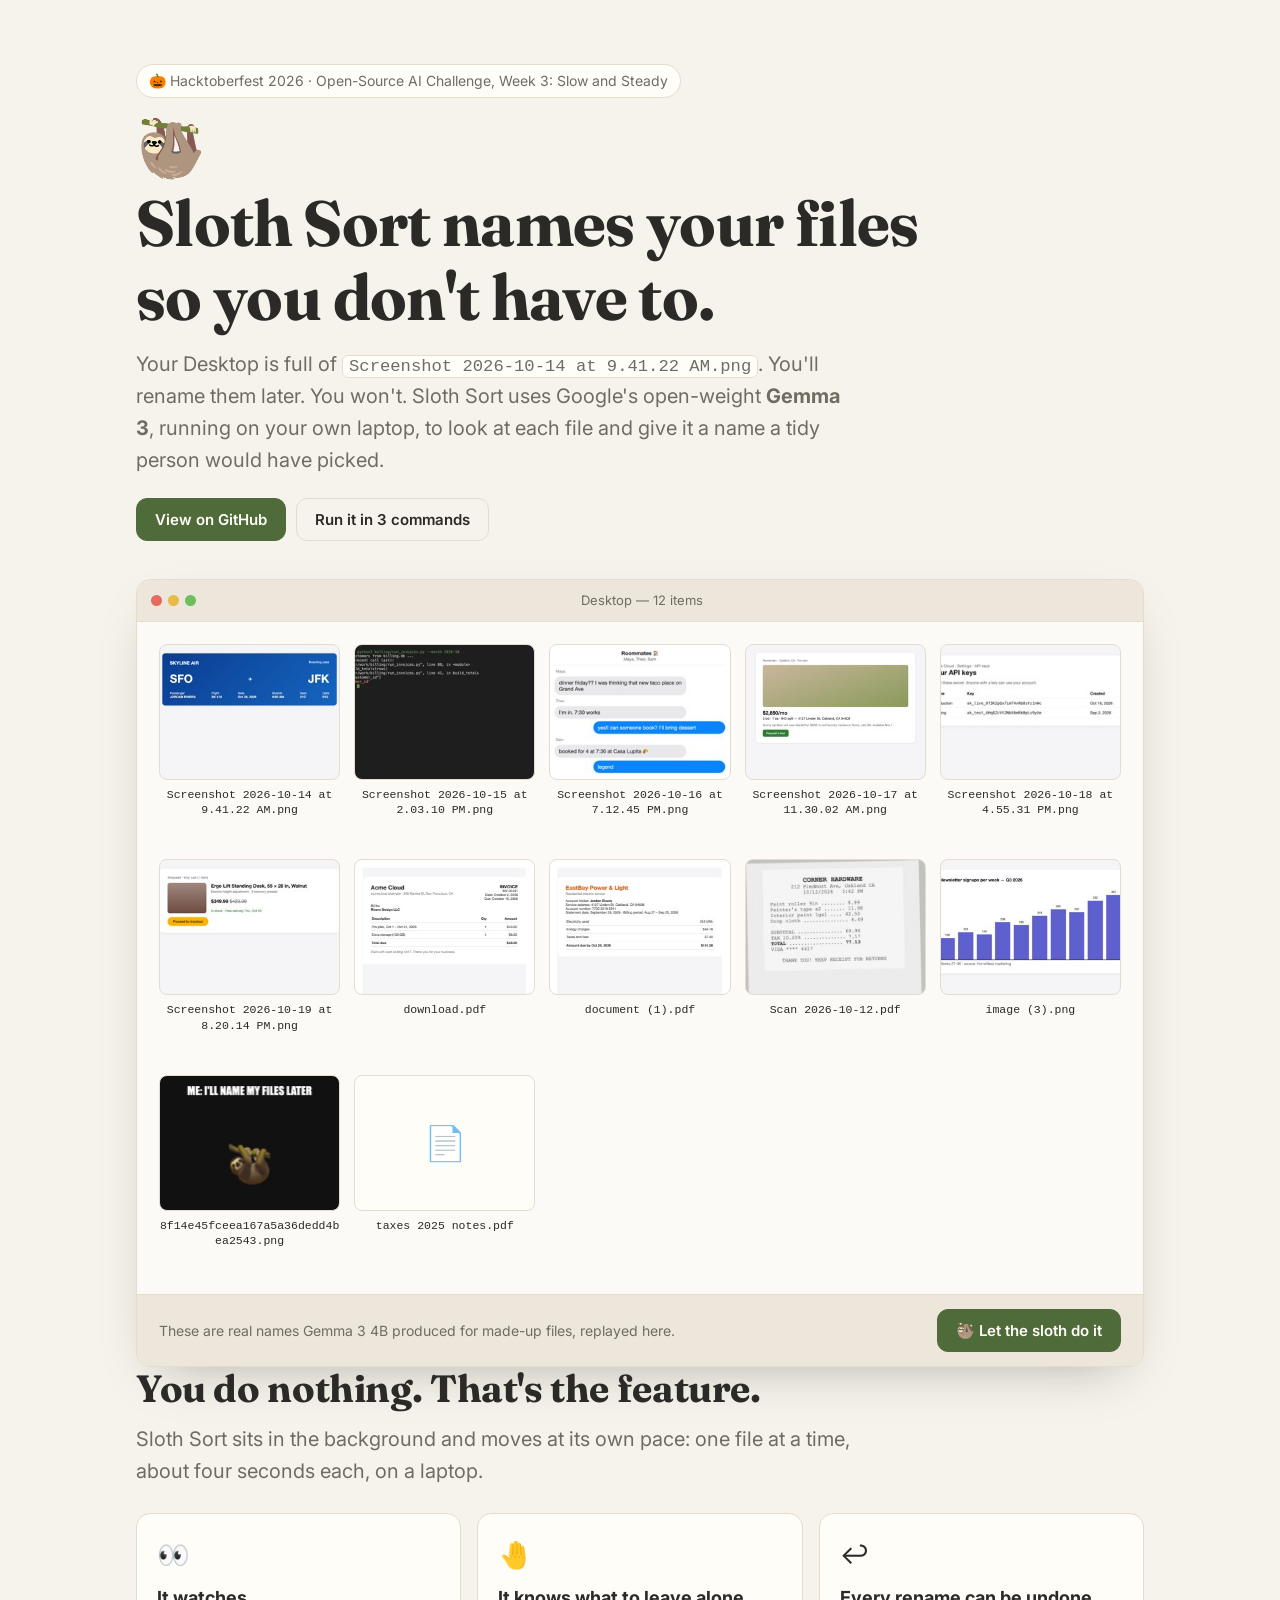
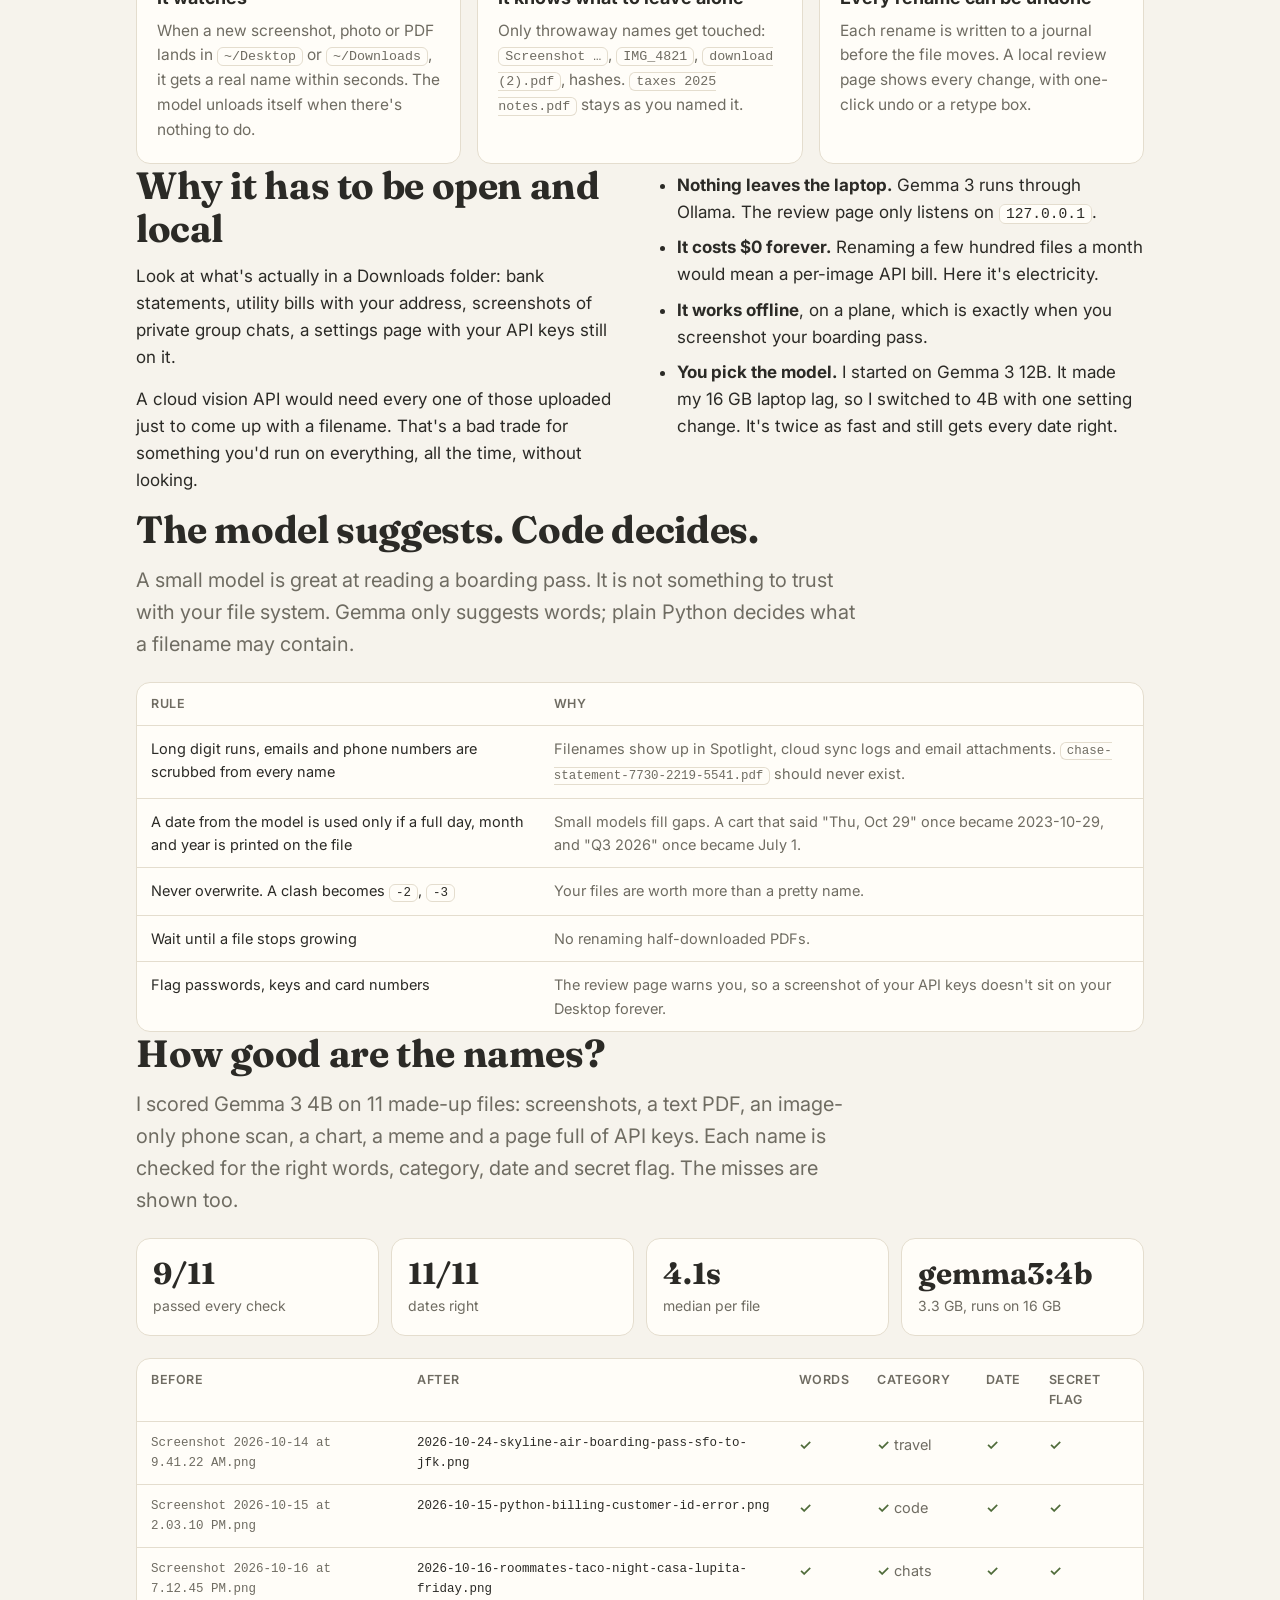
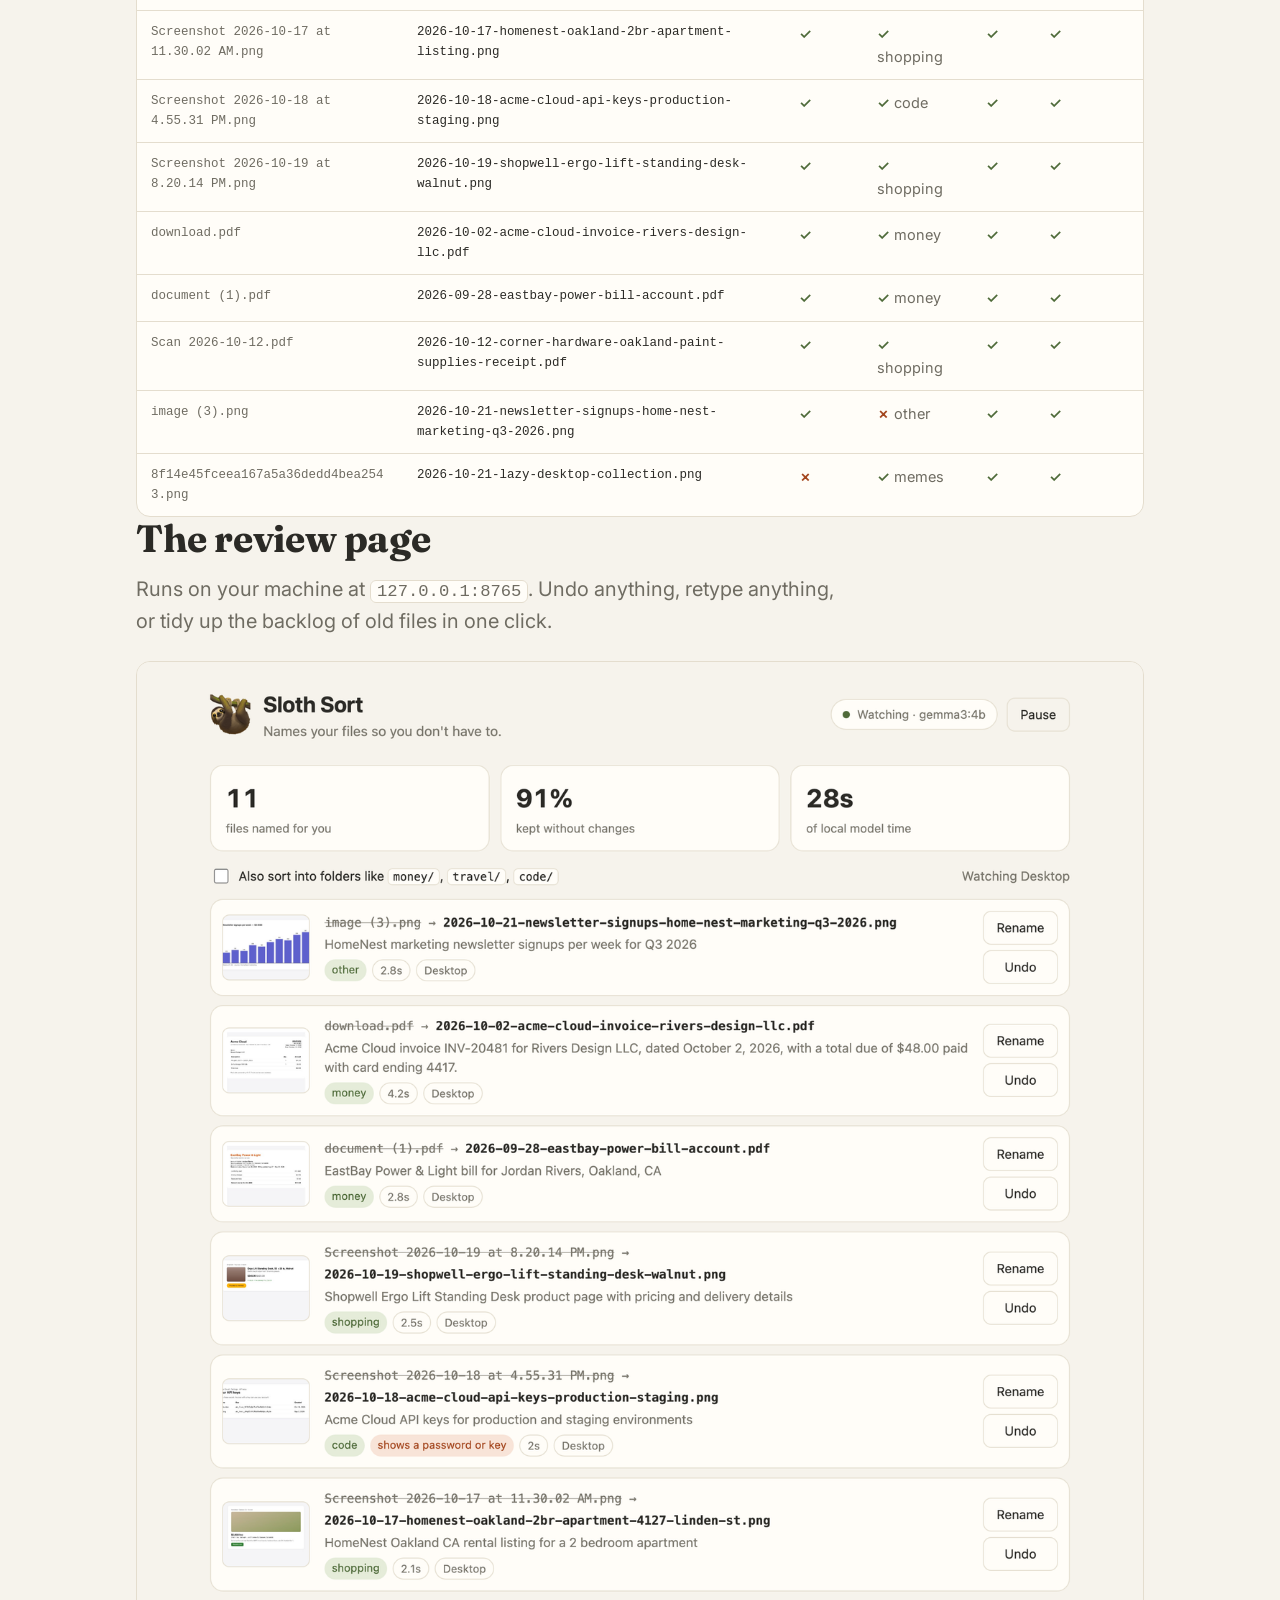
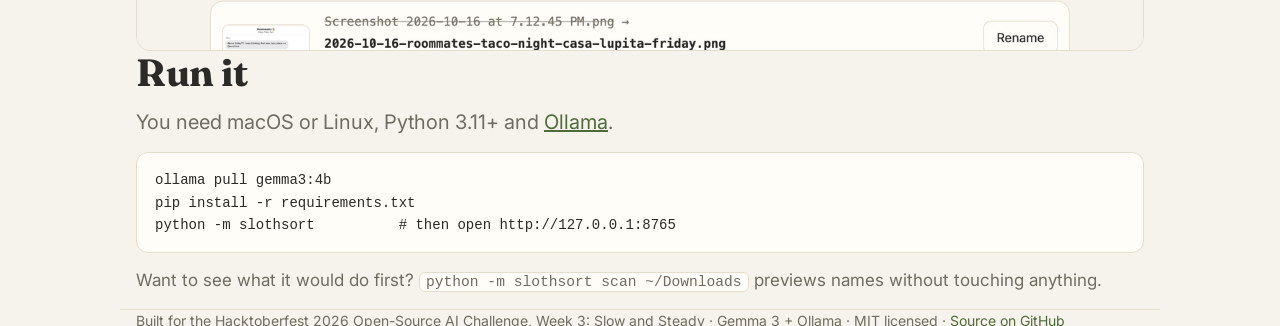
==== commit c3e48b19: "Sloth Sort: local Gemma 3 file renamer for Desktop and Downloads Watches folders, asks Gemma 3 (via " ====
--- a/site/index.html
+++ b/site/index.html
@@ -1,290 +1,268 @@
 <!doctype html>
 <html lang="en">
 <head>
-  <meta charset="utf-8">
-  <meta name="viewport" content="width=device-width, initial-scale=1">
-  <title>Hyur — Menu Translator</title>
-  <meta name="description" content="Menu translation that knows your dishes. Runs on a restaurant's own laptop with open-weight models.">
-  <link rel="preconnect" href="https://fonts.googleapis.com">
-  <link href="https://fonts.googleapis.com/css2?family=Fraunces:opsz,wght@9..144,500;9..144,700&family=Inter:wght@400;500;600&family=Noto+Sans+Armenian:wght@400;600&display=swap" rel="stylesheet">
-  <style>
-    :root {
-      --bg: #f6f0e6; --paper: #fffbf4; --ink: #2a1d17; --muted: #7a6a5f; --line: #e6d9c6;
-      --accent: #a3361f; --accent-ink: #fff; --ok: #3f7d4e; --bad: #b3261e; --chip: #efe3d1;
-      --serif: "Fraunces", Georgia, "Noto Sans Armenian", serif;
-      --sans: "Inter", "Noto Sans Armenian", system-ui, sans-serif;
-    }
-    @media (prefers-color-scheme: dark) {
-      :root:not([data-theme="light"]) {
-        --bg: #1b1512; --paper: #251d19; --ink: #f1e7da; --muted: #b3a291; --line: #3d322b;
-        --accent: #e0714f; --accent-ink: #1b1512; --ok: #7cc28d; --bad: #f2867c; --chip: #33281f;
-      }
-    }
-    * { box-sizing: border-box; }
-    body { margin: 0; background: var(--bg); color: var(--ink); font: 16px/1.6 var(--sans); }
-    a { color: var(--accent); }
-    .wrap { max-width: 1040px; margin: 0 auto; padding: 0 16px; }
-    h1, h2, h3 { font-family: var(--serif); line-height: 1.15; margin: 0; }
-    section { padding: 56px 0; border-top: 1px solid var(--line); }
-    .eyebrow { color: var(--accent); font: 600 13px var(--sans); letter-spacing: .12em; text-transform: uppercase; margin-bottom: 10px; }
-    h2 { font-size: clamp(26px, 4vw, 36px); margin-bottom: 14px; }
-    .lead { color: var(--muted); max-width: 680px; font-size: 18px; }
-
-    nav { display: flex; justify-content: space-between; align-items: center; padding: 20px 0; }
-    .brand { display: flex; gap: 10px; align-items: center; font: 700 22px var(--serif); text-decoration: none; color: var(--ink); }
-    .logo { width: 36px; height: 36px; border-radius: 10px; background: var(--accent); color: var(--accent-ink);
-      display: grid; place-items: center; font: 600 21px "Noto Sans Armenian", sans-serif; }
-    .btn { display: inline-block; padding: 11px 18px; border-radius: 10px; background: var(--accent); color: var(--accent-ink);
-      text-decoration: none; font-weight: 600; }
-    .btn.ghost { background: transparent; color: var(--ink); border: 1px solid var(--line); }
-
-    .hero { padding: 48px 0 64px; border-top: none; }
-    .hero h1 { font-size: clamp(36px, 6.5vw, 64px); max-width: 820px; }
-    .hero h1 em { color: var(--accent); font-style: normal; }
-    .hero .lead { margin: 18px 0 26px; }
-    .hero .row { display: flex; gap: 10px; flex-wrap: wrap; }
-    .pills { display: flex; gap: 8px; flex-wrap: wrap; margin-top: 26px; }
-    .pill { background: var(--chip); border-radius: 999px; padding: 4px 12px; font-size: 13px; color: var(--muted); }
-
-    .fails { display: grid; grid-template-columns: repeat(auto-fit, minmax(230px, 1fr)); gap: 12px; margin-top: 24px; }
-    .fail { background: var(--paper); border: 1px solid var(--line); border-radius: 14px; padding: 16px; }
-    .fail .src { font: 600 20px "Noto Sans Armenian", var(--serif); }
-    .fail .bad { color: var(--bad); text-decoration: line-through; margin-top: 6px; }
-    .fail .good { color: var(--ok); font-weight: 600; }
-    .fail small { color: var(--muted); display: block; margin-top: 6px; }
-
-    .demo { display: grid; grid-template-columns: minmax(0, 5fr) minmax(0, 7fr); gap: 20px; margin-top: 26px; align-items: start; }
-    @media (max-width: 820px) { .demo { grid-template-columns: 1fr; } }
-    .photo { background: var(--paper); border: 1px solid var(--line); border-radius: 16px; padding: 12px; position: sticky; top: 12px; }
-    .photo img { width: 100%; border-radius: 8px; display: block; }
-    .photo p { color: var(--muted); font-size: 13px; margin: 8px 4px 0; }
-    @media (max-width: 820px) { .photo { position: static; } }
-    .toolbar { display: flex; gap: 6px; flex-wrap: wrap; margin-bottom: 10px; align-items: center; }
-    .chip { border: 1px solid var(--line); background: var(--paper); border-radius: 999px; padding: 5px 12px; font: 500 13px var(--sans);
-      cursor: pointer; color: var(--ink); }
-    .chip.on { background: var(--accent); border-color: var(--accent); color: var(--accent-ink); }
-    .chip.generic.on { background: var(--muted); border-color: var(--muted); }
-    .sep { width: 1px; height: 22px; background: var(--line); margin: 0 4px; }
-    .sheet { background: var(--paper); border: 1px solid var(--line); border-radius: 16px; padding: 28px 30px; }
-    @media (max-width: 600px) { .sheet { padding: 20px 16px; } }
-    .sheet h3 { text-align: center; font-size: 26px; }
-    .sheet .sub { text-align: center; color: var(--muted); margin-bottom: 18px; font-family: "Noto Sans Armenian", var(--sans); }
-    .sec h4 { font: 600 12px var(--sans); letter-spacing: .12em; text-transform: uppercase; color: var(--accent);
-      border-bottom: 1px solid var(--line); padding-bottom: 6px; margin: 18px 0 8px; }
-    .sec h4 small { color: var(--muted); letter-spacing: 0; text-transform: none; font-weight: 400; margin-left: 6px; }
-    .dish { padding: 8px 0; }
-    .dish + .dish { border-top: 1px dotted var(--line); }
-    .dh { display: flex; justify-content: space-between; gap: 12px; }
-    .dn { font: 600 16px var(--serif); }
-    .ds { color: var(--muted); font-size: 13px; font-family: "Noto Sans Armenian", var(--sans); }
-    .dp { font-weight: 600; white-space: nowrap; text-align: right; }
-    .dp .usd { display: block; color: var(--muted); font-weight: 400; font-size: 12px; }
-    .dd { font-size: 15px; margin-top: 2px; }
-    .dm { display: flex; gap: 6px; flex-wrap: wrap; margin-top: 4px; font-size: 12px; }
-    .tag { background: var(--chip); border-radius: 999px; padding: 0 8px; color: var(--muted); }
-    .tag.g { color: var(--ok); background: transparent; padding: 0; }
-    .tag.warn { color: var(--bad); background: transparent; padding: 0; }
-    .note { color: var(--muted); font-size: 13px; margin-top: 10px; }
-
-    .steps { display: grid; grid-template-columns: repeat(auto-fit, minmax(190px, 1fr)); gap: 12px; margin-top: 24px; counter-reset: s; }
-    .step { background: var(--paper); border: 1px solid var(--line); border-radius: 14px; padding: 16px; }
-    .step::before { counter-increment: s; content: counter(s); display: inline-grid; place-items: center; width: 26px; height: 26px;
-      border-radius: 50%; background: var(--chip); color: var(--accent); font-weight: 600; font-size: 13px; margin-bottom: 8px; }
-    .step h3 { font-size: 18px; margin-bottom: 4px; }
-    .step p { margin: 0; color: var(--muted); font-size: 14px; }
-
-    .tablewrap { overflow-x: auto; margin-top: 22px; border: 1px solid var(--line); border-radius: 14px; background: var(--paper); }
-    table { border-collapse: collapse; width: 100%; font-size: 14px; min-width: 640px; }
-    th, td { padding: 10px 14px; text-align: left; border-bottom: 1px solid var(--line); }
-    th { font-weight: 600; color: var(--muted); font-size: 12px; text-transform: uppercase; letter-spacing: .06em; }
-    tr:last-child td { border-bottom: none; }
-    td.num { font-variant-numeric: tabular-nums; }
-    .best { color: var(--ok); font-weight: 600; }
-    .worst { color: var(--bad); }
-
-    .why { display: grid; grid-template-columns: repeat(auto-fit, minmax(230px, 1fr)); gap: 16px; margin-top: 24px; }
-    .why div { border-left: 3px solid var(--accent); padding-left: 14px; }
-    .why h3 { font-size: 18px; margin-bottom: 4px; }
-    .why p { margin: 0; color: var(--muted); font-size: 15px; }
-
-    pre { background: var(--paper); border: 1px solid var(--line); border-radius: 12px; padding: 16px; overflow-x: auto; font-size: 14px; }
-    footer { padding: 32px 0 48px; color: var(--muted); font-size: 14px; border-top: 1px solid var(--line); }
-  </style>
+<meta charset="utf-8">
+<meta name="viewport" content="width=device-width, initial-scale=1">
+<title>Sloth Sort</title>
+<meta name="description" content="A local, open-weight model renames the screenshots and PDFs piling up on your Desktop, so you don't have to.">
+<link rel="icon" href="data:image/svg+xml,<svg xmlns='http://www.w3.org/2000/svg' viewBox='0 0 100 100'><text y='.9em' font-size='90'>🦥</text></svg>">
+<link rel="preconnect" href="https://fonts.googleapis.com">
+<link href="https://fonts.googleapis.com/css2?family=Fraunces:opsz,wght@9..144,600;9..144,700&family=Inter:wght@400;500;600&display=swap" rel="stylesheet">
+<style>
+:root {
+  --bg: #f6f3ec; --panel: #fffdf8; --ink: #2b2a26; --muted: #6f6c62; --line: #e4ddce;
+  --moss: #4f6b3a; --moss-soft: #e5ecd9; --bark: #8a6a4a; --warn: #a4471f; --warn-soft: #f8e4d8;
+  --win: #fbfaf6; --win-bar: #ece7da;
+  --mono: ui-monospace, "SF Mono", Menlo, monospace;
+}
+@media (prefers-color-scheme: dark) {
+  :root:not([data-theme="light"]) {
+    --bg: #1b1c18; --panel: #24251f; --ink: #ece8dc; --muted: #a19d90; --line: #36372f;
+    --moss: #a5c486; --moss-soft: #2f3a26; --bark: #c9a57e; --warn: #f0a07a; --warn-soft: #3d2a20;
+    --win: #20211c; --win-bar: #2c2d26;
+  }
+}
+:root[data-theme="dark"] {
+  --bg: #1b1c18; --panel: #24251f; --ink: #ece8dc; --muted: #a19d90; --line: #36372f;
+  --moss: #a5c486; --moss-soft: #2f3a26; --bark: #c9a57e; --warn: #f0a07a; --warn-soft: #3d2a20;
+  --win: #20211c; --win-bar: #2c2d26;
+}
+* { box-sizing: border-box; }
+html { -webkit-text-size-adjust: 100%; }
+body { margin: 0; background: var(--bg); color: var(--ink); font: 17px/1.6 Inter, -apple-system, "Segoe UI", sans-serif; }
+.wrap { max-width: 1040px; margin: 0 auto; padding: 0 16px; }
+h1, h2 { font-family: Fraunces, Georgia, serif; letter-spacing: -0.01em; line-height: 1.15; }
+h1 { font-size: clamp(38px, 6vw, 64px); margin: 0 0 14px; }
+h2 { font-size: clamp(28px, 4vw, 38px); margin: 0 0 12px; }
+h3 { margin: 0 0 6px; font-size: 18px; }
+p { margin: 0 0 14px; }
+a { color: var(--moss); }
+code { font-family: var(--mono); font-size: .86em; background: var(--panel); border: 1px solid var(--line); padding: 1px 6px; border-radius: 6px; overflow-wrap: anywhere; }
+.muted { color: var(--muted); }
+section { padding: 56px 0; }
+.lead { font-size: 20px; color: var(--muted); max-width: 720px; }
+
+/* hero */
+.hero { padding-top: 64px; padding-bottom: 28px; }
+.badge { display: inline-flex; gap: 8px; align-items: center; font-size: 14px; color: var(--muted); background: var(--panel); border: 1px solid var(--line); padding: 5px 12px; border-radius: 99px; margin-bottom: 22px; }
+.sloth { font-size: 56px; line-height: 1; display: block; margin-bottom: 10px; }
+.cta { display: flex; gap: 10px; flex-wrap: wrap; margin-top: 22px; }
+.btn { display: inline-flex; align-items: center; gap: 8px; font: 600 15px Inter, sans-serif; padding: 11px 18px; border-radius: 11px; text-decoration: none; cursor: pointer; border: 1px solid var(--moss); background: var(--moss); color: var(--panel); }
+.btn.ghost { background: transparent; color: var(--ink); border-color: var(--line); }
+.btn:disabled { opacity: .6; cursor: default; }
+
+/* the desktop window */
+.window { background: var(--win); border: 1px solid var(--line); border-radius: 14px; overflow: hidden; box-shadow: 0 20px 50px -24px rgba(40, 35, 20, .35); }
+.bar { display: flex; align-items: center; gap: 8px; padding: 10px 14px; background: var(--win-bar); border-bottom: 1px solid var(--line); font-size: 13px; color: var(--muted); }
+.dots { display: flex; gap: 6px; }
+.dots i { width: 11px; height: 11px; border-radius: 50%; background: #e46b5d; }
+.dots i:nth-child(2) { background: #e9b949; } .dots i:nth-child(3) { background: #6cbf5b; }
+.bar .title { flex: 1; text-align: center; margin-right: 50px; }
+.grid { display: grid; grid-template-columns: repeat(auto-fill, minmax(170px, 1fr)); gap: 18px 14px; padding: 22px; }
+.file { text-align: center; font-size: 12.5px; position: relative; }
+.file .pic { width: 100%; aspect-ratio: 4/3; border-radius: 8px; border: 1px solid var(--line); background: var(--panel) center top / cover no-repeat; transition: transform .4s, box-shadow .4s; }
+.file .name { margin-top: 7px; font-family: var(--mono); font-size: 11.5px; line-height: 1.35; overflow-wrap: anywhere; min-height: 2.7em; }
+.file .chip { display: inline-block; margin-top: 4px; font-size: 11px; padding: 1px 8px; border-radius: 99px; background: var(--moss-soft); color: var(--moss); opacity: 0; transition: opacity .4s; }
+.file.reading .pic { box-shadow: 0 0 0 3px var(--bark); transform: scale(1.03); }
+.file.reading .name::after { content: " · reading…"; color: var(--bark); font-family: Inter, sans-serif; }
+.file.done .name { color: var(--moss); font-weight: 600; }
+.file.done .chip { opacity: 1; }
+.file.kept .name { color: var(--ink); }
+.file .warn { position: absolute; top: 6px; right: 6px; font-size: 11px; background: var(--warn-soft); color: var(--warn); padding: 1px 7px; border-radius: 99px; opacity: 0; transition: opacity .4s; }
+.file.done .warn { opacity: 1; }
+.controls { display: flex; justify-content: space-between; align-items: center; gap: 12px; flex-wrap: wrap; padding: 14px 22px; border-top: 1px solid var(--line); background: var(--win-bar); }
+.controls .status { font-size: 14px; color: var(--muted); }
+
+/* cards */
+.cards { display: grid; grid-template-columns: repeat(3, 1fr); gap: 16px; margin-top: 26px; }
+.card { background: var(--panel); border: 1px solid var(--line); border-radius: 14px; padding: 20px; }
+.card .ico { font-size: 26px; display: block; margin-bottom: 8px; }
+.card p { color: var(--muted); font-size: 15.5px; margin: 0; }
+
+/* table */
+.table-wrap { overflow-x: auto; border: 1px solid var(--line); border-radius: 14px; background: var(--panel); margin-top: 22px; }
+table { width: 100%; border-collapse: collapse; font-size: 14.5px; }
+th, td { text-align: left; padding: 11px 14px; border-bottom: 1px solid var(--line); vertical-align: top; }
+tr:last-child td { border-bottom: 0; }
+th { font-size: 12.5px; text-transform: uppercase; letter-spacing: .04em; color: var(--muted); font-weight: 600; }
+td.mono { font-family: var(--mono); font-size: 12.5px; overflow-wrap: anywhere; }
+#evaltable { min-width: 760px; }
+.ok { color: var(--moss); font-weight: 600; } .no { color: var(--warn); font-weight: 600; }
+.stats { display: grid; grid-template-columns: repeat(4, 1fr); gap: 12px; margin-top: 22px; }
+.stat { background: var(--panel); border: 1px solid var(--line); border-radius: 14px; padding: 16px; }
+.stat b { display: block; font: 700 30px Fraunces, Georgia, serif; }
+.stat span { font-size: 14px; color: var(--muted); }
+
+.shot { width: 100%; border-radius: 14px; border: 1px solid var(--line); margin-top: 24px; display: block; }
+pre { background: var(--panel); border: 1px solid var(--line); border-radius: 12px; padding: 16px 18px; overflow-x: auto; font: 14px/1.6 var(--mono); }
+.two { display: grid; grid-template-columns: 1fr 1fr; gap: 34px; align-items: start; }
+ul.plain { padding-left: 20px; margin: 0; } ul.plain li { margin-bottom: 8px; }
+footer { padding: 40px 0 60px; color: var(--muted); font-size: 14px; border-top: 1px solid var(--line); }
+
+@media (max-width: 760px) {
+  body { font-size: 16px; }
+  section { padding: 40px 0; }
+  .cards, .two { grid-template-columns: 1fr; }
+  .stats { grid-template-columns: 1fr 1fr; }
+  .grid { grid-template-columns: repeat(2, 1fr); padding: 14px; gap: 14px 10px; }
+  .bar .title { margin-right: 0; }
+  .lead { font-size: 18px; }
+}
+@media (prefers-reduced-motion: reduce) { * { transition: none !important; } }
+</style>
 </head>
 <body>
-  <div class="wrap">
-    <nav>
-      <a class="brand" href="#"><span class="logo">հ</span>Hyur</a>
-      <a class="btn ghost" href="https://github.com/ErikDallaqyan/hacktoberfest-project">GitHub</a>
-    </nav>
-
-    <header class="hero">
-      <div class="eyebrow">Menu translator for family restaurants</div>
-      <h1>Your menu, in your guests' language, <em>with your dishes named right.</em></h1>
-      <p class="lead">Hyur (pronounced “hyoor”, Armenian for “guest”) turns a phone photo of a menu into a printable
-        bilingual menu. It learns a restaurant's dishes from a house glossary the owner corrects once, and it runs entirely
-        on the restaurant's own laptop with open models: no subscription, no per-menu cost, nothing uploaded.</p>
-      <div class="row">
-        <a class="btn" href="#demo">See it on a sample menu</a>
-        <a class="btn ghost" href="#run">Run it on your laptop</a>
-      </div>
-      <div class="pills">
-        <span class="pill">Gemma 3 via Ollama</span><span class="pill">Tesseract OCR</span>
-        <span class="pill">Works offline</span><span class="pill">$0 per menu</span><span class="pill">MIT licensed</span>
-      </div>
-    </header>
-
-    <section>
-      <div class="eyebrow">The problem</div>
-      <h2>Machine translation gets the words, not the dishes.</h2>
-      <p class="lead">Imagine a translator turning “buffalo wings” into “wings of a buffalo” or “sloppy joe” into “messy Joseph”.
-        That is what happens to Armenian menus every day, for travelers in Armenia and for the Armenian restaurants
-        in Glendale, Fresno and Watertown that want an English menu next to the Armenian one. Below is the sample menu
-        I tested on, and what open models did with it.</p>
-      <div class="fails">
-        <div class="fail"><div class="src">Ճաշացանկ · Տոլմա · Խաշլամա</div><div class="bad">“Georgian menu: სასათქმელი…”</div>
-          <div class="good">Armenian, read correctly by Tesseract</div><small>Armenian has its own 38-letter alphabet. Qwen2.5-VL 7B and Qwen3-VL 8B both decided it was Georgian (a different alphabet) and invented every dish.</small></div>
-        <div class="fail"><div class="src">Խորոված խոզի</div><div class="bad">“Pork Kebab”</div>
-          <div class="good">Khorovats (Armenian barbecue) with Pork Rib Chops</div><small>Khorovats is Armenia's national barbecue, like Texas brisket is to Texas. Gemma 3 12B without the glossary drops the name.</small></div>
-        <div class="fail"><div class="src">Խաշլամա</div><div class="bad">“Hashlama”</div>
-          <div class="good">Khashlama (braised lamb with vegetables)</div><small>Misspelled, and nothing tells a guest what it actually is.</small></div>
-        <div class="fail"><div class="src">Տոլմա · աղացած միս, մածուն</div><div class="bad">“pickled cabbage, brine” · vegetarian</div>
-          <div class="good">ground meat, rice, herbs, matsun (yogurt) · contains meat</div><small>Tolma is stuffed grape leaves, the Armenian cousin of Greek dolmades. Qwen2.5 7B called it vegetarian. Hyur's dietary check is code, not a prompt.</small></div>
-      </div>
-    </section>
-
-    <section id="demo">
-      <div class="eyebrow">Live result</div>
-      <h2>One photo in, a bilingual menu out.</h2>
-      <p class="lead">This is the actual output of the pipeline on a sample menu, generated locally on a 16 GB MacBook.
-        Prices are in Armenian dram (AMD), with an approximate US dollar price next to them.
-        Toggle <b>Generic</b> to see the same model without the house glossary.</p>
-      <div class="demo">
-        <div class="photo">
-          <img src="img/sample_menu_hy.png" alt="Sample Armenian-language restaurant menu">
-          <p id="readNote">Sample menu, written in Armenian.</p>
-        </div>
-        <div>
-          <div class="toolbar" id="langs"></div>
-          <article class="sheet" id="sheet"><p class="note">Loading…</p></article>
-          <p class="note" id="sheetNote"></p>
-        </div>
-      </div>
-    </section>
-
-    <section>
-      <div class="eyebrow">How it works</div>
-      <h2>Small open models, each doing one job well.</h2>
-      <div class="steps">
-        <div class="step"><h3>Read</h3><p>Tesseract, an open-source OCR engine, reads the text off the photo in under a second. Gemma 3 sorts it into sections, dishes and prices.</p></div>
-        <div class="step"><h3>Fix</h3><p>When OCR swaps a letter in a dish name (think “Lasagma” for “Lasagna”), Hyur snaps it to the glossary's spelling. The owner reviews every line before translating.</p></div>
-        <div class="step"><h3>Ground</h3><p>Each dish is matched to the house glossary, even when Armenian grammar adds an ending to the word, and the matching rules go right under that dish in the prompt.</p></div>
-        <div class="step"><h3>Translate</h3><p>Gemma 3 translates. Prices and dish order never pass through the model, and a dish that mentions meat can never be labeled vegetarian.</p></div>
-        <div class="step"><h3>Learn</h3><p>Correct a dish once and it's saved to the glossary, per language. The next menu gets it right automatically.</p></div>
-      </div>
-    </section>
-
-    <section>
-      <div class="eyebrow">What I measured</div>
-      <h2>The glossary matters more than the model.</h2>
-      <p class="lead">Scored on the sample menu (11 dishes). <b>Read</b> = how close the dish names come out to the printed text.
-        <b>Dish names right</b> = the English name keeps the real dish name a guest can ask for, the way a US menu says
-        “Pad Thai”, not “Thai fried noodles”. So “Khorovats … pork”, not “Pork Kebab”.</p>
-      <div class="tablewrap"><table id="evalTable"><tbody><tr><td>Loading…</td></tr></tbody></table></div>
-      <p class="note" id="evalNote"></p>
-    </section>
-
-    <section>
-      <div class="eyebrow">Why open models</div>
-      <h2>Why this only works as an open, local tool.</h2>
-      <div class="why">
-        <div><h3>$0 per menu</h3><p>Restaurants reprint menus every time a price changes. With no per-call API bill, “translate it again” is never a decision.</p></div>
-        <div><h3>The glossary is the product</h3><p>Swap in a better open model next year and keep every correction. No lock-in to anyone's pricing or deprecations.</p></div>
-        <div><h3>Offline and private</h3><p>The laptop in the back office is enough, even with spotty Wi-Fi. Menus, prices and supplier notes stay on it.</p></div>
-        <div><h3>Inspectable</h3><p>Running models locally let me find that two popular vision models read Armenian as Georgian, and design around it.</p></div>
-      </div>
-    </section>
-
-    <section id="run">
-      <div class="eyebrow">Try it</div>
-      <h2>Run it on your laptop.</h2>
-      <pre>brew install tesseract ollama
-ollama pull gemma3:12b
-git clone https://github.com/ErikDallaqyan/hacktoberfest-project hyur && cd hyur
-scripts/get_tessdata.sh hye rus eng
-python3 -m venv .venv && .venv/bin/pip install -r requirements.txt
-.venv/bin/uvicorn app.main:app --port 8000   # open http://localhost:8000</pre>
-      <p class="note">8 GB machine? Use <code>gemma3:4b</code>. Any Ollama model can be picked in the app.</p>
-    </section>
-
-    <footer>
-      Built for Hacktoberfest 2026 · Side Hustle. Open source under MIT.
-      <a href="https://github.com/ErikDallaqyan/hacktoberfest-project">Source on GitHub</a>
-    </footer>
-  </div>
-
-  <script>
-    const LANG = { en: "English", ru: "Russian", fr: "French" };
-    const esc = s => String(s ?? "").replace(/[&<>"']/g, c => ({ "&": "&amp;", "<": "&lt;", ">": "&gt;", '"': "&quot;", "'": "&#39;" }[c]));
-    const AMD_PER_USD = 390;  // approximate, for US readers
-    let data, view = "en";
-
-    function render() {
-      const generic = view === "generic";
-      const t = generic ? data.generic.en : data.translations[view];
-      document.querySelectorAll("#langs .chip").forEach(b => b.classList.toggle("on", b.dataset.v === view));
-      const cur = t.currency ? ` ${esc(t.currency)}` : "";
-      const usd = p => t.currency === "AMD" && /^\d+$/.test(p) ? `<small class="usd">≈ $${Math.max(1, Math.round(p / AMD_PER_USD))}</small>` : "";
-      document.getElementById("sheet").innerHTML = `
-        <h3>${esc(t.title)}</h3><div class="sub">${esc(t.source_title)}</div>
-        ${t.sections.map(s => `
-          <div class="sec"><h4>${esc(s.name)}<small>${esc(s.source_name)}</small></h4>
-          ${s.items.map(it => `
-            <div class="dish">
-              <div class="dh"><div><div class="dn">${esc(it.name)}</div><div class="ds">${esc(it.source_name)}</div></div>
-              <div class="dp">${esc(it.price)}${cur}${usd(it.price)}</div></div>
-              <div class="dd">${esc(it.description)}</div>
-              <div class="dm">${it.dietary.map(d => `<span class="tag">${esc(d)}</span>`).join("")}
-                ${!generic && it.glossary_hits.length ? `<span class="tag g">✓ glossary: ${esc(it.glossary_hits.join(", "))}</span>` : ""}</div>
-            </div>`).join("")}
-          </div>`).join("")}`;
-      const st = generic ? null : data.stats[view];
-      document.getElementById("sheetNote").textContent = generic
-        ? "Same model, same menu, no house glossary and no dietary check."
-        : `${data.model} · ${st.seconds}s · ${(st.prompt_tokens + st.output_tokens).toLocaleString()} tokens · API cost $0.00 · dollar prices at ~${AMD_PER_USD} AMD per $1`;
+
+<header class="wrap hero">
+  <span class="badge">🎃 Hacktoberfest 2026 · Open-Source AI Challenge, Week 3: Slow and Steady</span>
+  <span class="sloth" aria-hidden="true">🦥</span>
+  <h1>Sloth Sort names your files<br>so you don't have to.</h1>
+  <p class="lead">Your Desktop is full of <code>Screenshot 2026-10-14 at 9.41.22 AM.png</code>. You'll rename them later. You won't. Sloth Sort uses Google's open-weight <b>Gemma 3</b>, running on your own laptop, to look at each file and give it a name a tidy person would have picked.</p>
+  <div class="cta">
+    <a class="btn" href="https://github.com/ErikDallaqyan/hacktoberfest-project">View on GitHub</a>
+    <a class="btn ghost" href="#run">Run it in 3 commands</a>
+  </div>
+</header>
+
+<section class="wrap" style="padding-top: 10px" aria-label="Demo">
+  <div class="window">
+    <div class="bar"><span class="dots" aria-hidden="true"><i></i><i></i><i></i></span><span class="title">Desktop — <span id="count">11</span> items</span></div>
+    <div class="grid" id="grid"></div>
+    <div class="controls">
+      <span class="status" id="status">These are real names Gemma 3 4B produced for made-up files, replayed here.</span>
+      <button class="btn" id="go" type="button">🦥 Let the sloth do it</button>
+    </div>
+  </div>
+</section>
+
+<section class="wrap">
+  <h2>You do nothing. That's the feature.</h2>
+  <p class="lead">Sloth Sort sits in the background and moves at its own pace: one file at a time, about four seconds each, on a laptop.</p>
+  <div class="cards">
+    <div class="card"><span class="ico">👀</span><h3>It watches</h3><p>When a new screenshot, photo or PDF lands in <code>~/Desktop</code> or <code>~/Downloads</code>, it gets a real name within seconds. The model unloads itself when there's nothing to do.</p></div>
+    <div class="card"><span class="ico">🤚</span><h3>It knows what to leave alone</h3><p>Only throwaway names get touched: <code>Screenshot …</code>, <code>IMG_4821</code>, <code>download (2).pdf</code>, hashes. <code>taxes 2025 notes.pdf</code> stays as you named it.</p></div>
+    <div class="card"><span class="ico">↩️</span><h3>Every rename can be undone</h3><p>Each rename is written to a journal before the file moves. A local review page shows every change, with one-click undo or a retype box.</p></div>
+  </div>
+</section>
+
+<section class="wrap">
+  <div class="two">
+    <div>
+      <h2>Why it has to be open and local</h2>
+      <p>Look at what's actually in a Downloads folder: bank statements, utility bills with your address, screenshots of private group chats, a settings page with your API keys still on it.</p>
+      <p>A cloud vision API would need every one of those uploaded just to come up with a filename. That's a bad trade for something you'd run on everything, all the time, without looking.</p>
+    </div>
+    <div>
+      <ul class="plain" style="margin-top: 8px">
+        <li><b>Nothing leaves the laptop.</b> Gemma 3 runs through Ollama. The review page only listens on <code>127.0.0.1</code>.</li>
+        <li><b>It costs $0 forever.</b> Renaming a few hundred files a month would mean a per-image API bill. Here it's electricity.</li>
+        <li><b>It works offline</b>, on a plane, which is exactly when you screenshot your boarding pass.</li>
+        <li><b>You pick the model.</b> I started on Gemma 3 12B. It made my 16 GB laptop lag, so I switched to 4B with one setting change. It's twice as fast and still gets every date right.</li>
+      </ul>
+    </div>
+  </div>
+</section>
+
+<section class="wrap">
+  <h2>The model suggests. Code decides.</h2>
+  <p class="lead">A small model is great at reading a boarding pass. It is not something to trust with your file system. Gemma only suggests words; plain Python decides what a filename may contain.</p>
+  <div class="table-wrap"><table>
+    <tr><th>Rule</th><th>Why</th></tr>
+    <tr><td>Long digit runs, emails and phone numbers are scrubbed from every name</td><td class="muted">Filenames show up in Spotlight, cloud sync logs and email attachments. <code>chase-statement-7730-2219-5541.pdf</code> should never exist.</td></tr>
+    <tr><td>A date from the model is used only if a full day, month and year is printed on the file</td><td class="muted">Small models fill gaps. A cart that said "Thu, Oct 29" once became 2023-10-29, and "Q3 2026" once became July 1.</td></tr>
+    <tr><td>Never overwrite. A clash becomes <code>-2</code>, <code>-3</code></td><td class="muted">Your files are worth more than a pretty name.</td></tr>
+    <tr><td>Wait until a file stops growing</td><td class="muted">No renaming half-downloaded PDFs.</td></tr>
+    <tr><td>Flag passwords, keys and card numbers</td><td class="muted">The review page warns you, so a screenshot of your API keys doesn't sit on your Desktop forever.</td></tr>
+  </table></div>
+</section>
+
+<section class="wrap" id="eval">
+  <h2>How good are the names?</h2>
+  <p class="lead">I scored Gemma 3 4B on 11 made-up files: screenshots, a text PDF, an image-only phone scan, a chart, a meme and a page full of API keys. Each name is checked for the right words, category, date and secret flag. The misses are shown too.</p>
+  <div class="stats" id="stats"></div>
+  <div class="table-wrap"><table id="evaltable"><thead><tr><th>Before</th><th>After</th><th>Words</th><th>Category</th><th>Date</th><th>Secret flag</th></tr></thead><tbody></tbody></table></div>
+</section>
+
+<section class="wrap">
+  <h2>The review page</h2>
+  <p class="lead">Runs on your machine at <code>127.0.0.1:8765</code>. Undo anything, retype anything, or tidy up the backlog of old files in one click.</p>
+  <img class="shot" src="img/review.png" alt="Sloth Sort review page listing renamed files with before and after names, categories and Undo buttons" loading="lazy">
+</section>
+
+<section class="wrap" id="run">
+  <h2>Run it</h2>
+  <p class="lead">You need macOS or Linux, Python 3.11+ and <a href="https://ollama.com">Ollama</a>.</p>
+<pre>ollama pull gemma3:4b
+pip install -r requirements.txt
+python -m slothsort          # then open http://127.0.0.1:8765</pre>
+  <p class="muted">Want to see what it would do first? <code>python -m slothsort scan ~/Downloads</code> previews names without touching anything.</p>
+</section>
+
+<footer class="wrap">
+  Built for the Hacktoberfest 2026 Open-Source AI Challenge, Week 3: Slow and Steady · Gemma 3 + Ollama · MIT licensed ·
+  <a href="https://github.com/ErikDallaqyan/hacktoberfest-project">Source on GitHub</a>
+</footer>
+
+<script>
+const esc = (s) => String(s).replace(/[&<>"]/g, (c) => ({ "&": "&amp;", "<": "&lt;", ">": "&gt;", '"': "&quot;" })[c]);
+const mark = (ok) => ok ? '<span class="ok">✓</span>' : '<span class="no">✗</span>';
+const sleep = (ms) => new Promise((r) => setTimeout(r, ms));
+
+fetch("data/eval.json").then((r) => r.json()).then(({ summary, rows }) => {
+  // Keep a file a human named on purpose in the demo, to show it gets left alone.
+  const files = [...rows, { file: "taxes 2025 notes.pdf", kept: true }];
+  const grid = document.getElementById("grid");
+  grid.innerHTML = files.map((f, i) => `
+    <div class="file" id="f${i}">
+      ${f.secrets ? '<span class="warn">shows a key</span>' : ""}
+      <div class="pic" style="${f.thumb ? `background-image:url('${f.thumb}')` : "display:grid;place-items:center;font-size:34px"}">${f.thumb ? "" : "📄"}</div>
+      <div class="name">${esc(f.file)}</div>
+      ${f.category ? `<span class="chip">${esc(f.category)}</span>` : ""}
+    </div>`).join("");
+  document.getElementById("count").textContent = files.length;
+
+  let ran = false;
+  const go = document.getElementById("go");
+  const status = document.getElementById("status");
+  go.onclick = async () => {
+    if (ran) { location.hash = "eval"; return; }
+    ran = true; go.disabled = true;
+    let model = 0;
+    for (let i = 0; i < files.length; i++) {
+      const el = document.getElementById(`f${i}`), f = files[i];
+      if (f.kept) {
+        el.classList.add("kept");
+        status.textContent = `Left "${f.file}" alone: someone named it on purpose.`;
+        await sleep(900);
+        continue;
+      }
+      el.classList.add("reading");
+      status.textContent = `Reading ${f.file} (took Gemma ${f.seconds}s)…`;
+      await sleep(Math.min(1400, 250 + f.seconds * 160));
+      el.classList.remove("reading");
+      el.classList.add("done");
+      el.querySelector(".name").textContent = f.name;
+      model += f.seconds;
+      await sleep(150);
     }
-
-    function renderEval(ev) {
-      const rows = Object.entries(ev);
-      const cell = (o, k) => o && !o.error ? esc(o[k]) : "—";
-      document.querySelector("#evalTable").innerHTML = `
-        <thead><tr><th>Model</th><th>Read: vision only</th><th>Read: Tesseract + model</th>
-          <th>Dish names right · generic</th><th>Dish names right · Hyur</th></tr></thead>
-        <tbody>${rows.map(([m, r]) => `<tr>
-          <td><b>${esc(m)}</b></td>
-          <td class="num">${r.read_vision?.error ? '<span class="worst">no vision</span>' : `${cell(r.read_vision, "name_accuracy")}% · ${cell(r.read_vision, "seconds")}s`}</td>
-          <td class="num">${cell(r.read_ocr, "name_accuracy")}% · ${cell(r.read_ocr, "seconds")}s</td>
-          <td class="num">${cell(r.generic, "names_right")}</td>
-          <td class="num best">${cell(r.hyur, "names_right")}</td>
-        </tr>`).join("")}</tbody>`;
-      document.getElementById("evalNote").textContent =
-        "Apple M5, 16 GB, Ollama. Raw numbers: data/eval.json. Run scripts/eval.py to reproduce.";
-    }
-
-    fetch("data/sample.json").then(r => r.json()).then(d => {
-      data = d;
-      const bar = document.getElementById("langs");
-      bar.innerHTML = Object.keys(d.translations).map(l => `<button class="chip" data-v="${l}">${LANG[l] || l}</button>`).join("")
-        + `<span class="sep"></span><button class="chip generic" data-v="generic">Generic (no glossary)</button>`;
-      bar.addEventListener("click", e => { const b = e.target.closest(".chip"); if (b) { view = b.dataset.v; render(); } });
-      const fixes = d.menu.sections.flatMap(s => s.items).filter(i => i.ocr_name).length;
-      const owner = (d.review_fixes || []).length;
-      document.getElementById("readNote").textContent =
-        `Read in ${d.read.seconds}s (OCR ${d.read.ocr_seconds ?? "–"}s) · ${fixes} OCR misread${fixes === 1 ? "" : "s"} fixed automatically from the glossary` +
-        (owner ? ` · ${owner} line fixed by the owner in the review step` : "") + ".";
-      render();
-    }).catch(() => document.getElementById("sheet").innerHTML = '<p class="note">Sample data not built yet.</p>');
-    fetch("data/eval.json").then(r => r.json()).then(renderEval).catch(() => {});
-  </script>
+    status.textContent = `Done. ${rows.length} files named in ${Math.round(model)}s of model time on a laptop. Your effort: zero clicks.`;
+    go.disabled = false;
+    go.textContent = "See how they scored ↓";
+  };
+
+  const s = summary;
+  document.getElementById("stats").innerHTML = [
+    [`${s.all_checks_passed}/${s.files}`, "passed every check"],
+    [`${s.date}/${s.files}`, "dates right"],
+    [`${s.median_seconds}s`, "median per file"],
+    [s.model, "3.3 GB, runs on 16 GB"],
+  ].map(([b, t]) => `<div class="stat"><b>${esc(b)}</b><span>${esc(t)}</span></div>`).join("");
+
+  document.querySelector("#evaltable tbody").innerHTML = rows.map((r) => `
+    <tr><td class="mono muted">${esc(r.file)}</td><td class="mono">${esc(r.name)}</td>
+    <td>${mark(r.checks.words)}</td><td>${mark(r.checks.category)} <span class="muted">${esc(r.category)}</span></td>
+    <td>${mark(r.checks.date)}</td><td>${mark(r.checks.secrets)}</td></tr>`).join("");
+});
+</script>
 </body>
 </html>
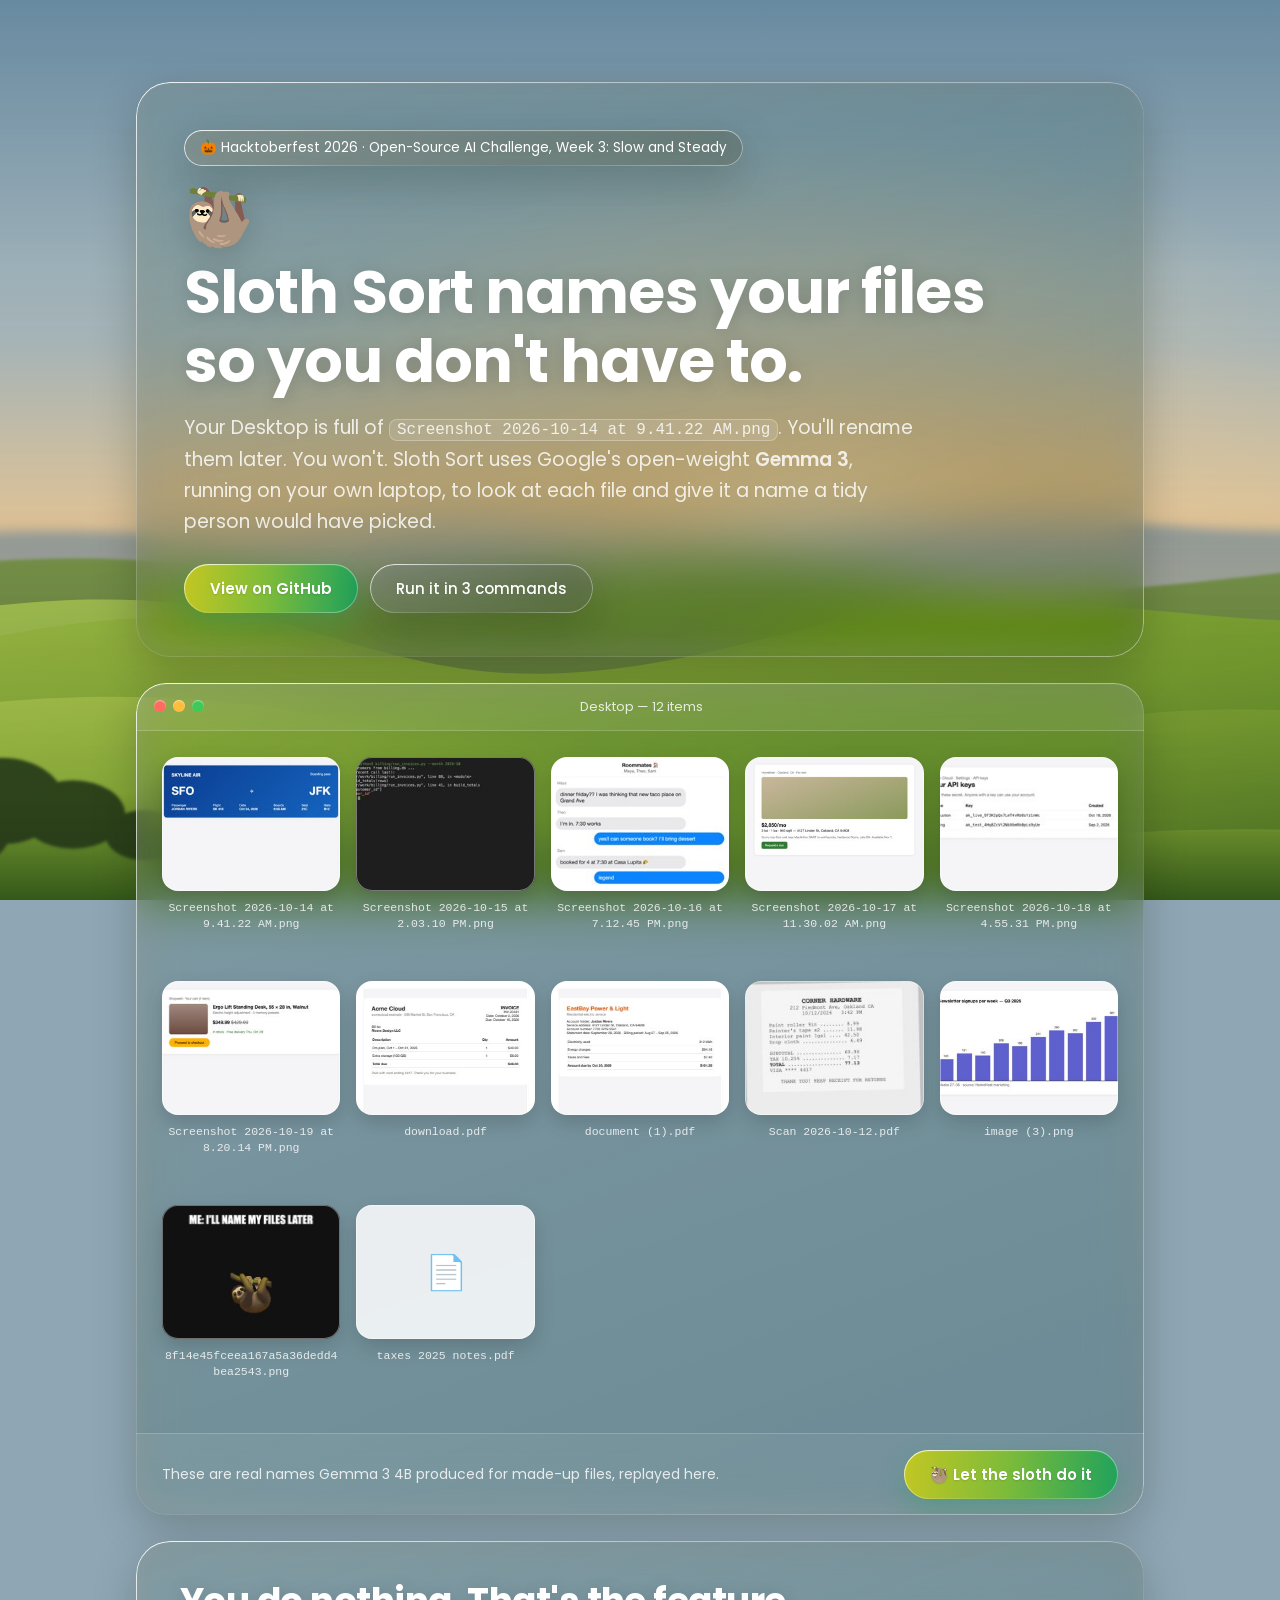
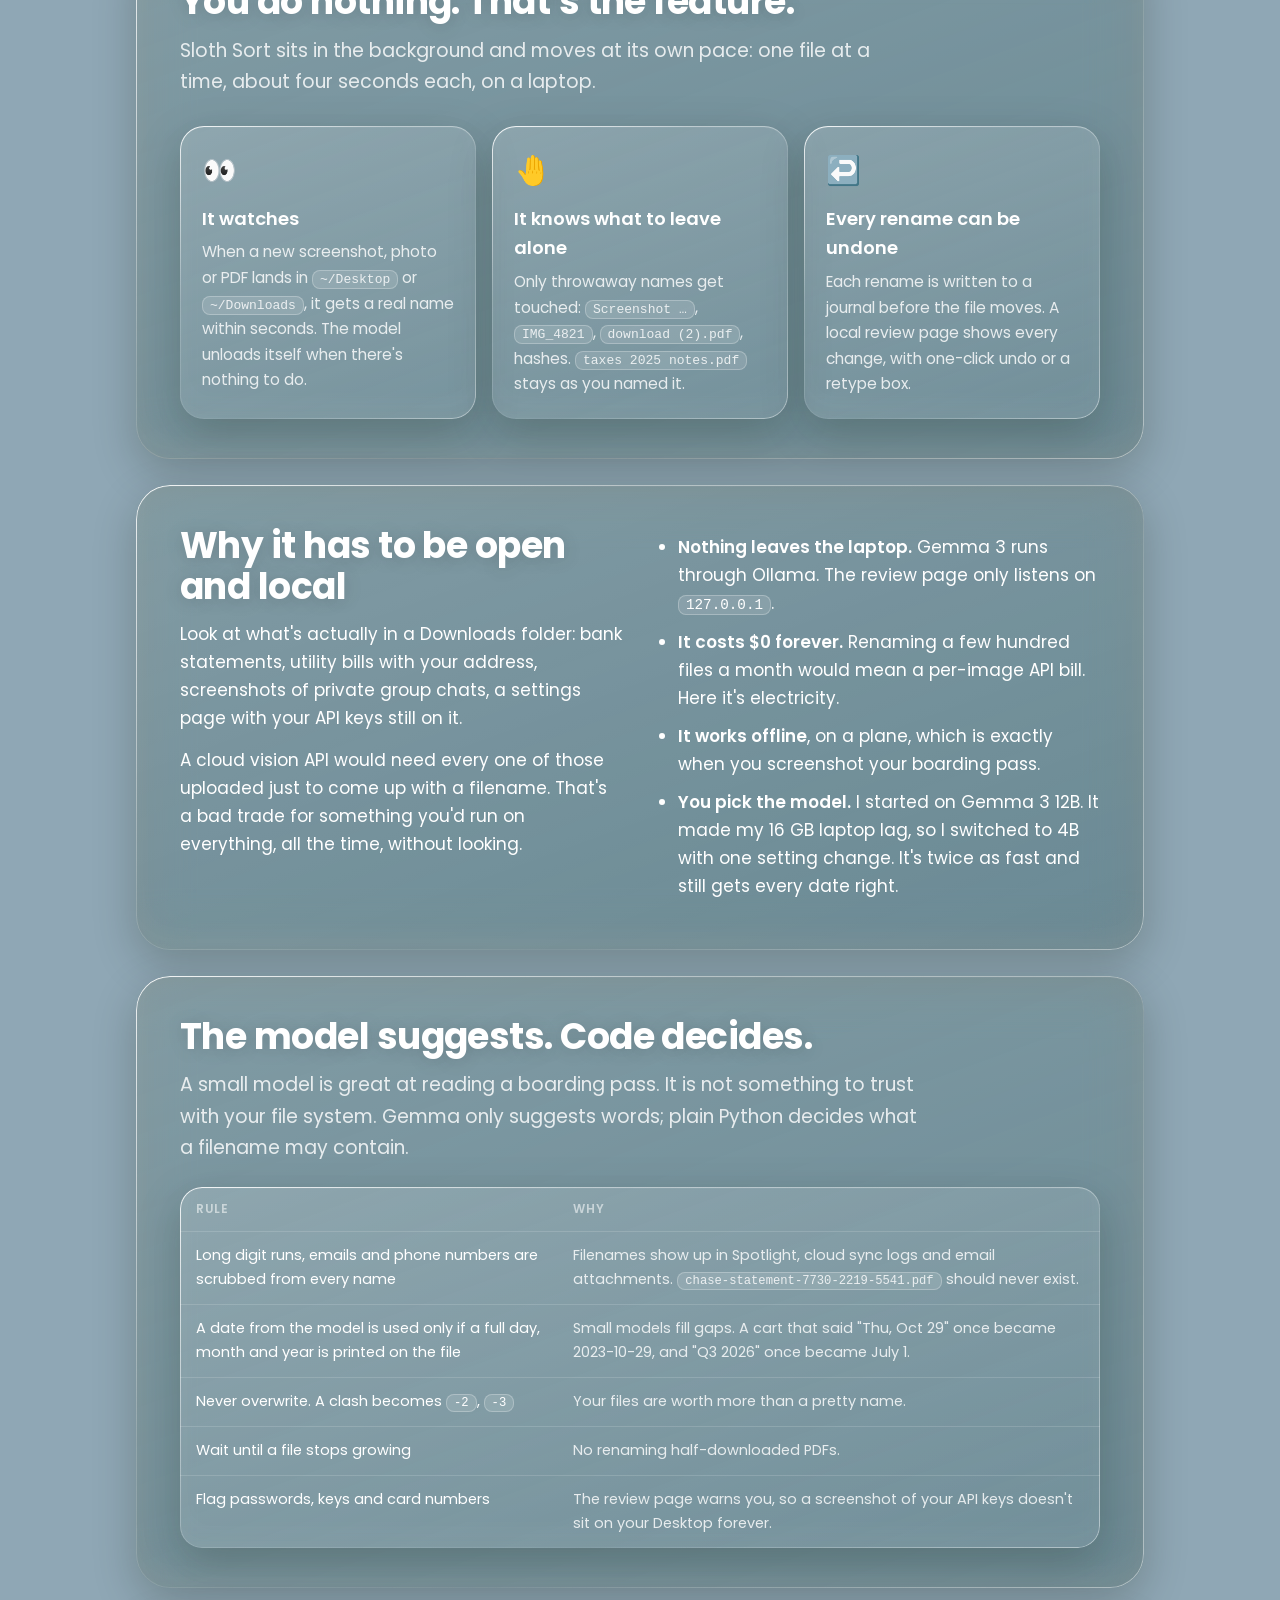
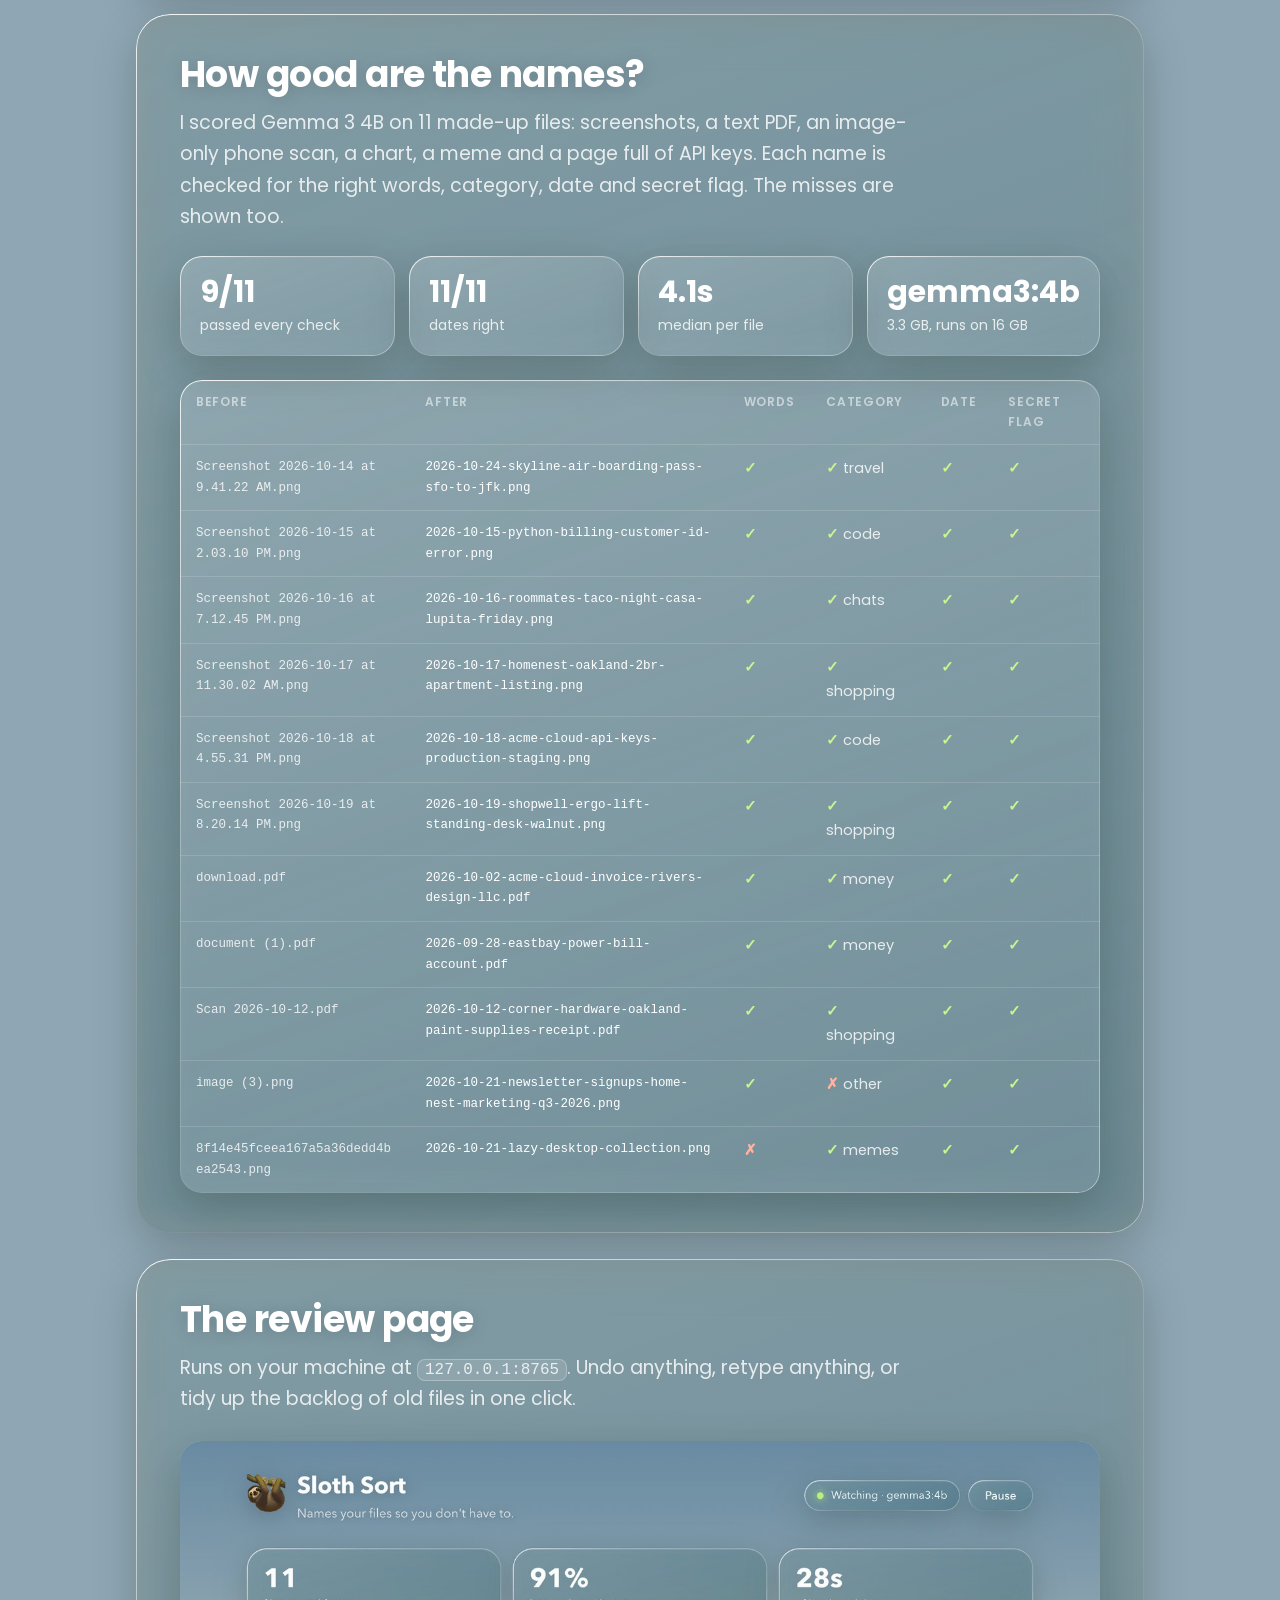
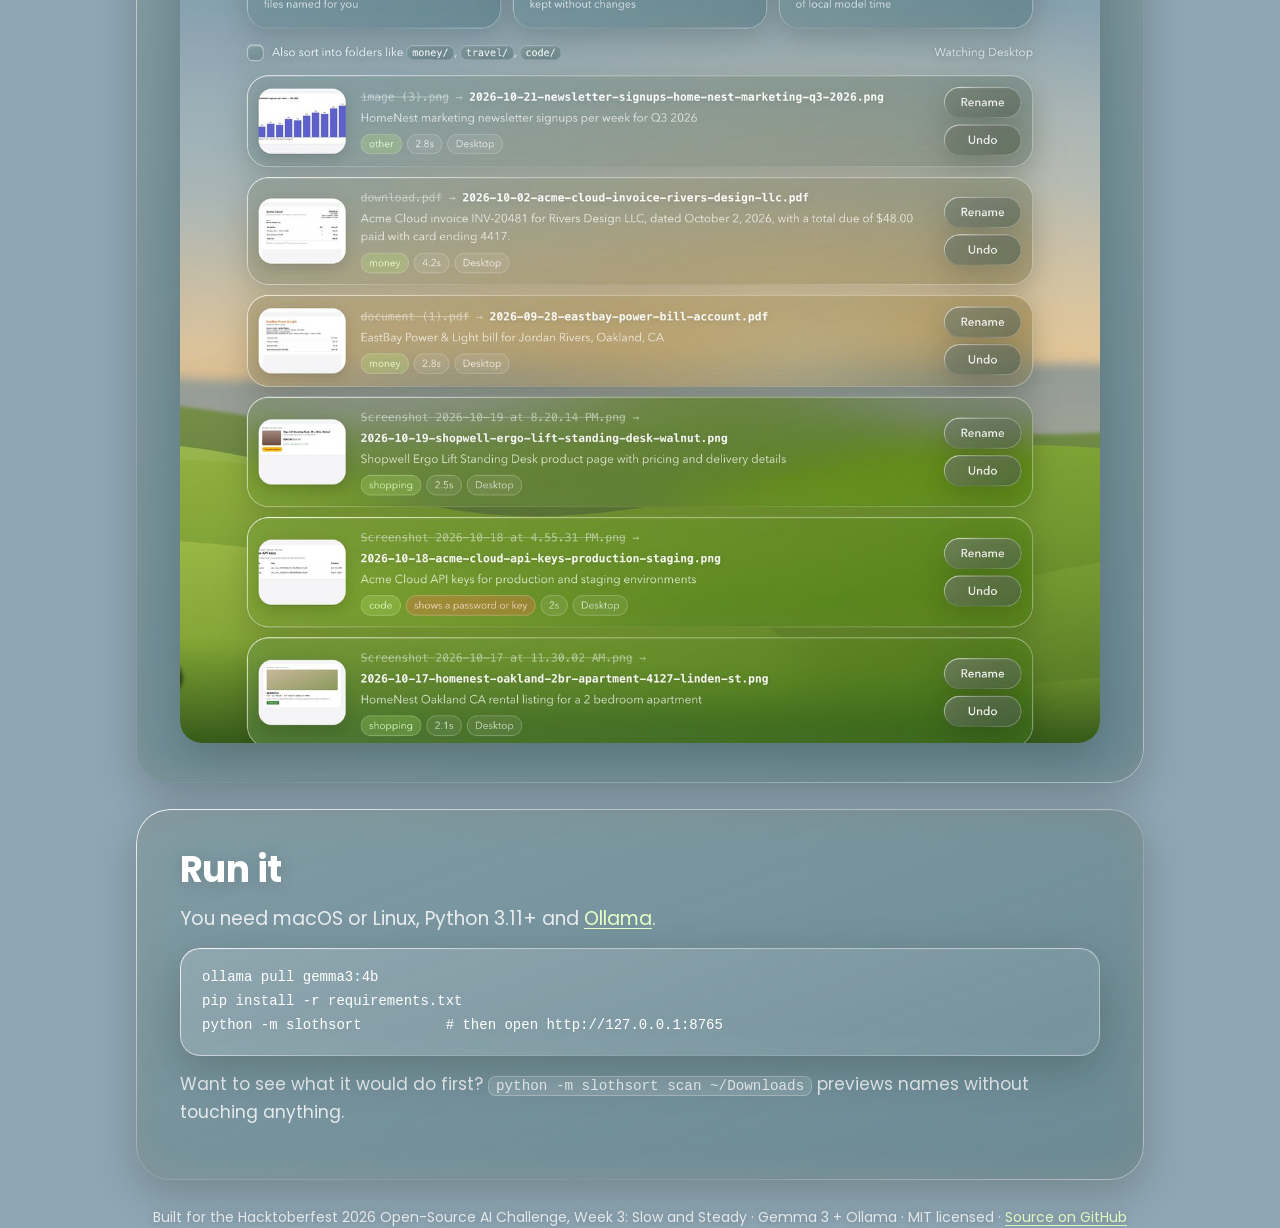
==== commit 1681e4a4: "Split Docker into backend and frontend images; liquid glass redesign Docker: sloth-sort-backend (API" ====
--- a/site/index.html
+++ b/site/index.html
@@ -7,113 +7,160 @@
 <meta name="description" content="A local, open-weight model renames the screenshots and PDFs piling up on your Desktop, so you don't have to.">
 <link rel="icon" href="data:image/svg+xml,<svg xmlns='http://www.w3.org/2000/svg' viewBox='0 0 100 100'><text y='.9em' font-size='90'>🦥</text></svg>">
 <link rel="preconnect" href="https://fonts.googleapis.com">
-<link href="https://fonts.googleapis.com/css2?family=Fraunces:opsz,wght@9..144,600;9..144,700&family=Inter:wght@400;500;600&display=swap" rel="stylesheet">
+<link href="https://fonts.googleapis.com/css2?family=Poppins:wght@400;500;600;700&display=swap" rel="stylesheet">
 <style>
+/* Liquid glass over a soft landscape, matching the app's review page. */
 :root {
-  --bg: #f6f3ec; --panel: #fffdf8; --ink: #2b2a26; --muted: #6f6c62; --line: #e4ddce;
-  --moss: #4f6b3a; --moss-soft: #e5ecd9; --bark: #8a6a4a; --warn: #a4471f; --warn-soft: #f8e4d8;
-  --win: #fbfaf6; --win-bar: #ece7da;
+  --ink: #ffffff;
+  --muted: rgba(255, 255, 255, .82);
+  --faint: rgba(255, 255, 255, .55);
+  --glass: linear-gradient(160deg, rgba(255, 255, 255, .20), rgba(255, 255, 255, .06)), rgba(28, 40, 22, .30);
+  --glass-in: linear-gradient(160deg, rgba(255, 255, 255, .14), rgba(255, 255, 255, .04));
+  --blur: blur(26px) saturate(175%);
+  --rim: linear-gradient(140deg, rgba(255, 255, 255, .85), rgba(255, 255, 255, .16) 32%, rgba(255, 255, 255, .05) 62%, rgba(255, 255, 255, .45));
+  --depth: inset 0 1px 1px rgba(255, 255, 255, .38), inset 0 -14px 28px rgba(255, 255, 255, .04), 0 14px 44px rgba(12, 22, 6, .22);
+  --green: linear-gradient(95deg, #c3c722 0%, #7dbb3a 48%, #1fa25c 100%);
+  --ok: #c9f58f; --no: #ffb39e;
+  --warn: #ffd9cc; --warn-bg: rgba(255, 112, 80, .32);
+  --ease: cubic-bezier(.22, 1, .36, 1);
+  --spring: cubic-bezier(.34, 1.4, .64, 1);
   --mono: ui-monospace, "SF Mono", Menlo, monospace;
-}
-@media (prefers-color-scheme: dark) {
-  :root:not([data-theme="light"]) {
-    --bg: #1b1c18; --panel: #24251f; --ink: #ece8dc; --muted: #a19d90; --line: #36372f;
-    --moss: #a5c486; --moss-soft: #2f3a26; --bark: #c9a57e; --warn: #f0a07a; --warn-soft: #3d2a20;
-    --win: #20211c; --win-bar: #2c2d26;
-  }
-}
-:root[data-theme="dark"] {
-  --bg: #1b1c18; --panel: #24251f; --ink: #ece8dc; --muted: #a19d90; --line: #36372f;
-  --moss: #a5c486; --moss-soft: #2f3a26; --bark: #c9a57e; --warn: #f0a07a; --warn-soft: #3d2a20;
-  --win: #20211c; --win-bar: #2c2d26;
-}
+  --dusk: rgba(8, 14, 30, 0);
+  color-scheme: dark;
+}
+@media (prefers-color-scheme: dark) { :root:not([data-theme="light"]) { --dusk: rgba(8, 14, 30, .38); } }
+:root[data-theme="dark"] { --dusk: rgba(8, 14, 30, .38); }
+
 * { box-sizing: border-box; }
-html { -webkit-text-size-adjust: 100%; }
-body { margin: 0; background: var(--bg); color: var(--ink); font: 17px/1.6 Inter, -apple-system, "Segoe UI", sans-serif; }
+html { -webkit-text-size-adjust: 100%; scroll-behavior: smooth; }
+body { margin: 0; background: #8fa7b5; color: var(--ink); font: 17px/1.65 Poppins, "Avenir Next", -apple-system, "Segoe UI", sans-serif; -webkit-font-smoothing: antialiased; }
+body::before, body::after { content: ""; position: fixed; inset: 0; z-index: -1; pointer-events: none; }
+body::before { background: url("img/landscape.svg") center bottom / cover no-repeat; }
+body::after { background: linear-gradient(180deg, rgba(0, 0, 0, .06), rgba(0, 0, 0, 0) 30%, rgba(10, 20, 5, .2)), var(--dusk); }
+
 .wrap { max-width: 1040px; margin: 0 auto; padding: 0 16px; }
-h1, h2 { font-family: Fraunces, Georgia, serif; letter-spacing: -0.01em; line-height: 1.15; }
-h1 { font-size: clamp(38px, 6vw, 64px); margin: 0 0 14px; }
-h2 { font-size: clamp(28px, 4vw, 38px); margin: 0 0 12px; }
-h3 { margin: 0 0 6px; font-size: 18px; }
+h1, h2 { font-weight: 700; letter-spacing: -0.015em; line-height: 1.15; text-shadow: 0 2px 18px rgba(0, 0, 0, .16); }
+h1 { font-size: clamp(36px, 6vw, 60px); margin: 0 0 16px; }
+h2 { font-size: clamp(26px, 4vw, 36px); margin: 0 0 12px; }
+h3 { margin: 0 0 6px; font-size: 18px; font-weight: 600; }
 p { margin: 0 0 14px; }
-a { color: var(--moss); }
-code { font-family: var(--mono); font-size: .86em; background: var(--panel); border: 1px solid var(--line); padding: 1px 6px; border-radius: 6px; overflow-wrap: anywhere; }
+a { color: #e6ffc7; text-underline-offset: 3px; transition: color .4s var(--ease); }
+a:hover { color: #fff; }
+b { font-weight: 600; }
+code { font-family: var(--mono); font-size: .84em; background: rgba(255, 255, 255, .12); box-shadow: inset 0 0 0 1px rgba(255, 255, 255, .26); padding: 2px 8px; border-radius: 8px; overflow-wrap: anywhere; }
 .muted { color: var(--muted); }
-section { padding: 56px 0; }
-.lead { font-size: 20px; color: var(--muted); max-width: 720px; }
-
-/* hero */
-.hero { padding-top: 64px; padding-bottom: 28px; }
-.badge { display: inline-flex; gap: 8px; align-items: center; font-size: 14px; color: var(--muted); background: var(--panel); border: 1px solid var(--line); padding: 5px 12px; border-radius: 99px; margin-bottom: 22px; }
-.sloth { font-size: 56px; line-height: 1; display: block; margin-bottom: 10px; }
-.cta { display: flex; gap: 10px; flex-wrap: wrap; margin-top: 22px; }
-.btn { display: inline-flex; align-items: center; gap: 8px; font: 600 15px Inter, sans-serif; padding: 11px 18px; border-radius: 11px; text-decoration: none; cursor: pointer; border: 1px solid var(--moss); background: var(--moss); color: var(--panel); }
-.btn.ghost { background: transparent; color: var(--ink); border-color: var(--line); }
-.btn:disabled { opacity: .6; cursor: default; }
-
-/* the desktop window */
-.window { background: var(--win); border: 1px solid var(--line); border-radius: 14px; overflow: hidden; box-shadow: 0 20px 50px -24px rgba(40, 35, 20, .35); }
-.bar { display: flex; align-items: center; gap: 8px; padding: 10px 14px; background: var(--win-bar); border-bottom: 1px solid var(--line); font-size: 13px; color: var(--muted); }
-.dots { display: flex; gap: 6px; }
-.dots i { width: 11px; height: 11px; border-radius: 50%; background: #e46b5d; }
-.dots i:nth-child(2) { background: #e9b949; } .dots i:nth-child(3) { background: #6cbf5b; }
-.bar .title { flex: 1; text-align: center; margin-right: 50px; }
-.grid { display: grid; grid-template-columns: repeat(auto-fill, minmax(170px, 1fr)); gap: 18px 14px; padding: 22px; }
+.lead { font-size: 19px; color: var(--muted); max-width: 740px; }
+
+/* ---------- glass ---------- */
+.panel, .window, .badge, .btn, .card, .stat, .table-wrap, pre, .shot {
+  position: relative;
+  box-shadow: var(--depth);
+}
+.panel, .window, .badge, .btn.ghost {
+  background: var(--glass);
+  -webkit-backdrop-filter: var(--blur);
+  backdrop-filter: var(--blur);
+}
+/* Inside a panel the glass is already blurred, so nested pieces only add a light sheen. */
+.card, .stat, .table-wrap, pre { background: var(--glass-in); }
+.panel::after, .window::after, .badge::after, .btn::after, .card::after, .stat::after, .table-wrap::after, pre::after {
+  content: ""; position: absolute; inset: 0; border-radius: inherit; padding: 1px; background: var(--rim);
+  -webkit-mask: linear-gradient(#000 0 0) content-box, linear-gradient(#000 0 0);
+  -webkit-mask-composite: xor; mask-composite: exclude; pointer-events: none;
+}
+.panel { border-radius: 34px; padding: 40px 44px; margin: 26px auto; max-width: 1008px; }
+.reveal { opacity: 0; transform: translateY(22px) scale(.99); transition: opacity 1s var(--ease), transform 1s var(--ease); }
+.reveal.in { opacity: 1; transform: none; }
+
+/* ---------- hero ---------- */
+.hero-wrap { padding-top: 56px; }
+.hero { padding: 48px 48px 44px; }
+.badge { display: inline-flex; gap: 8px; align-items: center; font-size: 13.5px; color: var(--ink); padding: 7px 16px; border-radius: 999px; margin-bottom: 24px; }
+.sloth { font-size: 56px; line-height: 1; display: block; margin-bottom: 12px; filter: drop-shadow(0 8px 18px rgba(0, 0, 0, .2)); animation: sway 6s ease-in-out infinite; transform-origin: 50% 0; width: max-content; }
+@keyframes sway { 50% { transform: rotate(4deg); } }
+.cta { display: flex; gap: 12px; flex-wrap: wrap; margin-top: 26px; }
+.btn {
+  display: inline-flex; align-items: center; gap: 8px; font: 600 15px Poppins, "Avenir Next", sans-serif;
+  padding: 13px 26px; border-radius: 999px; text-decoration: none; cursor: pointer; border: 0;
+  background: var(--green); color: #fff; text-shadow: 0 1px 2px rgba(0, 0, 0, .12);
+  box-shadow: inset 0 1px 1px rgba(255, 255, 255, .45), 0 10px 26px rgba(31, 162, 92, .32);
+  transition: transform .45s var(--spring), filter .45s var(--ease), background .45s var(--ease);
+}
+.btn.ghost { color: var(--ink); font-weight: 500; text-shadow: none; box-shadow: var(--depth); }
+.btn:hover { color: #fff; transform: translateY(-1px) scale(1.03); filter: brightness(1.06); }
+.btn:active { transform: scale(.96); transition-duration: .15s; }
+.btn:disabled { opacity: .6; cursor: default; transform: none; }
+.btn:focus-visible { outline: 2px solid rgba(255, 255, 255, .85); outline-offset: 3px; }
+
+/* ---------- the desktop window ---------- */
+.demo { margin: 26px auto; }
+.window { border-radius: 30px; overflow: hidden; }
+.bar { display: flex; align-items: center; gap: 8px; padding: 13px 18px; background: rgba(255, 255, 255, .08); border-bottom: 1px solid rgba(255, 255, 255, .18); font-size: 13px; color: var(--muted); }
+.dots { display: flex; gap: 7px; }
+.dots i { width: 12px; height: 12px; border-radius: 50%; background: #ff6b5f; box-shadow: inset 0 1px 1px rgba(255, 255, 255, .5); }
+.dots i:nth-child(2) { background: #ffbd3e; } .dots i:nth-child(3) { background: #3fc958; }
+.bar .title { flex: 1; text-align: center; margin-right: 56px; }
+.grid { display: grid; grid-template-columns: repeat(auto-fill, minmax(170px, 1fr)); gap: 22px 16px; padding: 26px; }
 .file { text-align: center; font-size: 12.5px; position: relative; }
-.file .pic { width: 100%; aspect-ratio: 4/3; border-radius: 8px; border: 1px solid var(--line); background: var(--panel) center top / cover no-repeat; transition: transform .4s, box-shadow .4s; }
-.file .name { margin-top: 7px; font-family: var(--mono); font-size: 11.5px; line-height: 1.35; overflow-wrap: anywhere; min-height: 2.7em; }
-.file .chip { display: inline-block; margin-top: 4px; font-size: 11px; padding: 1px 8px; border-radius: 99px; background: var(--moss-soft); color: var(--moss); opacity: 0; transition: opacity .4s; }
-.file.reading .pic { box-shadow: 0 0 0 3px var(--bark); transform: scale(1.03); }
-.file.reading .name::after { content: " · reading…"; color: var(--bark); font-family: Inter, sans-serif; }
-.file.done .name { color: var(--moss); font-weight: 600; }
-.file.done .chip { opacity: 1; }
-.file.kept .name { color: var(--ink); }
-.file .warn { position: absolute; top: 6px; right: 6px; font-size: 11px; background: var(--warn-soft); color: var(--warn); padding: 1px 7px; border-radius: 99px; opacity: 0; transition: opacity .4s; }
+.file .pic { width: 100%; aspect-ratio: 4/3; border-radius: 16px; background: rgba(255, 255, 255, .85) center top / cover no-repeat; box-shadow: inset 0 0 0 1px rgba(255, 255, 255, .4), 0 8px 20px rgba(0, 0, 0, .16); transition: transform .7s var(--spring), box-shadow .7s var(--ease); }
+.file .name { margin-top: 9px; font-family: var(--mono); font-size: 11.5px; line-height: 1.4; overflow-wrap: anywhere; min-height: 2.8em; color: var(--muted); transition: color .6s var(--ease); }
+.file .chip { display: inline-block; margin-top: 5px; font-size: 11px; padding: 2px 10px; border-radius: 999px; background: rgba(185, 242, 122, .24); color: #eaffd4; box-shadow: inset 0 0 0 1px rgba(255, 255, 255, .22); opacity: 0; transform: translateY(4px); transition: opacity .6s var(--ease), transform .6s var(--ease); }
+.file.reading .pic { transform: scale(1.05); box-shadow: 0 0 0 3px rgba(255, 223, 128, .85), 0 14px 30px rgba(0, 0, 0, .22); }
+.file.reading .name::after { content: " · reading…"; color: #ffe39a; font-family: Poppins, sans-serif; }
+.file.done .name { color: #fff; font-weight: 600; animation: pop .7s var(--spring); }
+.file.done .chip { opacity: 1; transform: none; }
+.file.kept .name { color: #fff; }
+@keyframes pop { from { transform: scale(.92); opacity: .3; } }
+.file .warn { position: absolute; top: 8px; right: 8px; z-index: 1; font-size: 11px; background: var(--warn-bg); color: var(--warn); padding: 2px 9px; border-radius: 999px; -webkit-backdrop-filter: blur(8px); backdrop-filter: blur(8px); opacity: 0; transition: opacity .6s var(--ease); }
 .file.done .warn { opacity: 1; }
-.controls { display: flex; justify-content: space-between; align-items: center; gap: 12px; flex-wrap: wrap; padding: 14px 22px; border-top: 1px solid var(--line); background: var(--win-bar); }
+.controls { display: flex; justify-content: space-between; align-items: center; gap: 12px; flex-wrap: wrap; padding: 16px 26px; border-top: 1px solid rgba(255, 255, 255, .18); background: rgba(255, 255, 255, .06); }
 .controls .status { font-size: 14px; color: var(--muted); }
 
-/* cards */
-.cards { display: grid; grid-template-columns: repeat(3, 1fr); gap: 16px; margin-top: 26px; }
-.card { background: var(--panel); border: 1px solid var(--line); border-radius: 14px; padding: 20px; }
-.card .ico { font-size: 26px; display: block; margin-bottom: 8px; }
+/* ---------- cards, tables, stats ---------- */
+.cards { display: grid; grid-template-columns: repeat(3, 1fr); gap: 16px; margin-top: 28px; }
+.card { border-radius: 24px; padding: 22px; transition: transform .6s var(--ease); }
+.card:hover, .stat:hover { transform: translateY(-3px); }
+.card .ico { font-size: 28px; display: block; margin-bottom: 10px; }
 .card p { color: var(--muted); font-size: 15.5px; margin: 0; }
-
-/* table */
-.table-wrap { overflow-x: auto; border: 1px solid var(--line); border-radius: 14px; background: var(--panel); margin-top: 22px; }
+.table-wrap { overflow-x: auto; border-radius: 22px; margin-top: 24px; }
 table { width: 100%; border-collapse: collapse; font-size: 14.5px; }
-th, td { text-align: left; padding: 11px 14px; border-bottom: 1px solid var(--line); vertical-align: top; }
+th, td { text-align: left; padding: 12px 16px; border-bottom: 1px solid rgba(255, 255, 255, .14); vertical-align: top; }
 tr:last-child td { border-bottom: 0; }
-th { font-size: 12.5px; text-transform: uppercase; letter-spacing: .04em; color: var(--muted); font-weight: 600; }
+th { font-size: 12px; text-transform: uppercase; letter-spacing: .06em; color: var(--faint); font-weight: 600; }
 td.mono { font-family: var(--mono); font-size: 12.5px; overflow-wrap: anywhere; }
 #evaltable { min-width: 760px; }
-.ok { color: var(--moss); font-weight: 600; } .no { color: var(--warn); font-weight: 600; }
-.stats { display: grid; grid-template-columns: repeat(4, 1fr); gap: 12px; margin-top: 22px; }
-.stat { background: var(--panel); border: 1px solid var(--line); border-radius: 14px; padding: 16px; }
-.stat b { display: block; font: 700 30px Fraunces, Georgia, serif; }
+.ok { color: var(--ok); font-weight: 600; } .no { color: var(--no); font-weight: 600; }
+.stats { display: grid; grid-template-columns: repeat(4, 1fr); gap: 14px; margin-top: 24px; }
+.stat { border-radius: 22px; padding: 18px 20px; transition: transform .6s var(--ease); }
+.stat b { display: block; font-size: 30px; font-weight: 700; line-height: 1.2; }
 .stat span { font-size: 14px; color: var(--muted); }
 
-.shot { width: 100%; border-radius: 14px; border: 1px solid var(--line); margin-top: 24px; display: block; }
-pre { background: var(--panel); border: 1px solid var(--line); border-radius: 12px; padding: 16px 18px; overflow-x: auto; font: 14px/1.6 var(--mono); }
-.two { display: grid; grid-template-columns: 1fr 1fr; gap: 34px; align-items: start; }
-ul.plain { padding-left: 20px; margin: 0; } ul.plain li { margin-bottom: 8px; }
-footer { padding: 40px 0 60px; color: var(--muted); font-size: 14px; border-top: 1px solid var(--line); }
+.shot { width: 100%; border-radius: 22px; margin-top: 26px; display: block; }
+pre { border-radius: 20px; padding: 18px 22px; overflow-x: auto; font: 14px/1.7 var(--mono); }
+.two { display: grid; grid-template-columns: 1fr 1fr; gap: 36px; align-items: start; }
+ul.plain { padding-left: 20px; margin: 0; } ul.plain li { margin-bottom: 10px; }
+footer { padding: 30px 16px 60px; color: var(--muted); font-size: 14px; text-align: center; text-shadow: 0 1px 10px rgba(0, 0, 0, .3); }
 
 @media (max-width: 760px) {
   body { font-size: 16px; }
-  section { padding: 40px 0; }
+  .panel { margin: 16px 0; padding: 28px 22px; border-radius: 28px; }
+  .hero { padding: 32px 22px 30px; }
+  .hero-wrap { padding-top: 24px; }
   .cards, .two { grid-template-columns: 1fr; }
   .stats { grid-template-columns: 1fr 1fr; }
-  .grid { grid-template-columns: repeat(2, 1fr); padding: 14px; gap: 14px 10px; }
+  .grid { grid-template-columns: repeat(2, 1fr); padding: 16px; gap: 16px 12px; }
   .bar .title { margin-right: 0; }
-  .lead { font-size: 18px; }
-}
-@media (prefers-reduced-motion: reduce) { * { transition: none !important; } }
+  .lead { font-size: 17px; }
+}
+@media (prefers-reduced-motion: reduce) {
+  *, *::before, *::after { animation: none !important; transition: none !important; }
+  .reveal { opacity: 1; transform: none; }
+}
 </style>
 </head>
 <body>
 
-<header class="wrap hero">
+<div class="wrap hero-wrap"><header class="panel hero">
   <span class="badge">🎃 Hacktoberfest 2026 · Open-Source AI Challenge, Week 3: Slow and Steady</span>
   <span class="sloth" aria-hidden="true">🦥</span>
   <h1>Sloth Sort names your files<br>so you don't have to.</h1>
@@ -122,9 +169,9 @@
     <a class="btn" href="https://github.com/ErikDallaqyan/hacktoberfest-project">View on GitHub</a>
     <a class="btn ghost" href="#run">Run it in 3 commands</a>
   </div>
-</header>
-
-<section class="wrap" style="padding-top: 10px" aria-label="Demo">
+</header></div>
+
+<section class="wrap demo" aria-label="Demo">
   <div class="window">
     <div class="bar"><span class="dots" aria-hidden="true"><i></i><i></i><i></i></span><span class="title">Desktop — <span id="count">11</span> items</span></div>
     <div class="grid" id="grid"></div>
@@ -135,7 +182,7 @@
   </div>
 </section>
 
-<section class="wrap">
+<div class="wrap"><section class="panel reveal">
   <h2>You do nothing. That's the feature.</h2>
   <p class="lead">Sloth Sort sits in the background and moves at its own pace: one file at a time, about four seconds each, on a laptop.</p>
   <div class="cards">
@@ -143,9 +190,9 @@
     <div class="card"><span class="ico">🤚</span><h3>It knows what to leave alone</h3><p>Only throwaway names get touched: <code>Screenshot …</code>, <code>IMG_4821</code>, <code>download (2).pdf</code>, hashes. <code>taxes 2025 notes.pdf</code> stays as you named it.</p></div>
     <div class="card"><span class="ico">↩️</span><h3>Every rename can be undone</h3><p>Each rename is written to a journal before the file moves. A local review page shows every change, with one-click undo or a retype box.</p></div>
   </div>
-</section>
-
-<section class="wrap">
+</section></div>
+
+<div class="wrap"><section class="panel reveal">
   <div class="two">
     <div>
       <h2>Why it has to be open and local</h2>
@@ -161,9 +208,9 @@
       </ul>
     </div>
   </div>
-</section>
-
-<section class="wrap">
+</section></div>
+
+<div class="wrap"><section class="panel reveal">
   <h2>The model suggests. Code decides.</h2>
   <p class="lead">A small model is great at reading a boarding pass. It is not something to trust with your file system. Gemma only suggests words; plain Python decides what a filename may contain.</p>
   <div class="table-wrap"><table>
@@ -174,29 +221,29 @@
     <tr><td>Wait until a file stops growing</td><td class="muted">No renaming half-downloaded PDFs.</td></tr>
     <tr><td>Flag passwords, keys and card numbers</td><td class="muted">The review page warns you, so a screenshot of your API keys doesn't sit on your Desktop forever.</td></tr>
   </table></div>
-</section>
-
-<section class="wrap" id="eval">
+</section></div>
+
+<div class="wrap"><section class="panel reveal" id="eval">
   <h2>How good are the names?</h2>
   <p class="lead">I scored Gemma 3 4B on 11 made-up files: screenshots, a text PDF, an image-only phone scan, a chart, a meme and a page full of API keys. Each name is checked for the right words, category, date and secret flag. The misses are shown too.</p>
   <div class="stats" id="stats"></div>
   <div class="table-wrap"><table id="evaltable"><thead><tr><th>Before</th><th>After</th><th>Words</th><th>Category</th><th>Date</th><th>Secret flag</th></tr></thead><tbody></tbody></table></div>
-</section>
-
-<section class="wrap">
+</section></div>
+
+<div class="wrap"><section class="panel reveal">
   <h2>The review page</h2>
   <p class="lead">Runs on your machine at <code>127.0.0.1:8765</code>. Undo anything, retype anything, or tidy up the backlog of old files in one click.</p>
-  <img class="shot" src="img/review.png" alt="Sloth Sort review page listing renamed files with before and after names, categories and Undo buttons" loading="lazy">
-</section>
-
-<section class="wrap" id="run">
+  <img class="shot" src="img/review.jpg" alt="Sloth Sort review page listing renamed files with before and after names, categories and Undo buttons" loading="lazy">
+</section></div>
+
+<div class="wrap"><section class="panel reveal" id="run">
   <h2>Run it</h2>
   <p class="lead">You need macOS or Linux, Python 3.11+ and <a href="https://ollama.com">Ollama</a>.</p>
 <pre>ollama pull gemma3:4b
 pip install -r requirements.txt
 python -m slothsort          # then open http://127.0.0.1:8765</pre>
   <p class="muted">Want to see what it would do first? <code>python -m slothsort scan ~/Downloads</code> previews names without touching anything.</p>
-</section>
+</section></div>
 
 <footer class="wrap">
   Built for the Hacktoberfest 2026 Open-Source AI Challenge, Week 3: Slow and Steady · Gemma 3 + Ollama · MIT licensed ·
@@ -207,6 +254,11 @@
 const esc = (s) => String(s).replace(/[&<>"]/g, (c) => ({ "&": "&amp;", "<": "&lt;", ">": "&gt;", '"': "&quot;" })[c]);
 const mark = (ok) => ok ? '<span class="ok">✓</span>' : '<span class="no">✗</span>';
 const sleep = (ms) => new Promise((r) => setTimeout(r, ms));
+
+const io = "IntersectionObserver" in window ? new IntersectionObserver((entries) => {
+  for (const e of entries) if (e.isIntersecting) { e.target.classList.add("in"); io.unobserve(e.target); }
+}, { threshold: 0.12 }) : null;
+document.querySelectorAll(".reveal").forEach((el) => io ? io.observe(el) : el.classList.add("in"));
 
 fetch("data/eval.json").then((r) => r.json()).then(({ summary, rows }) => {
   // Keep a file a human named on purpose in the demo, to show it gets left alone.
